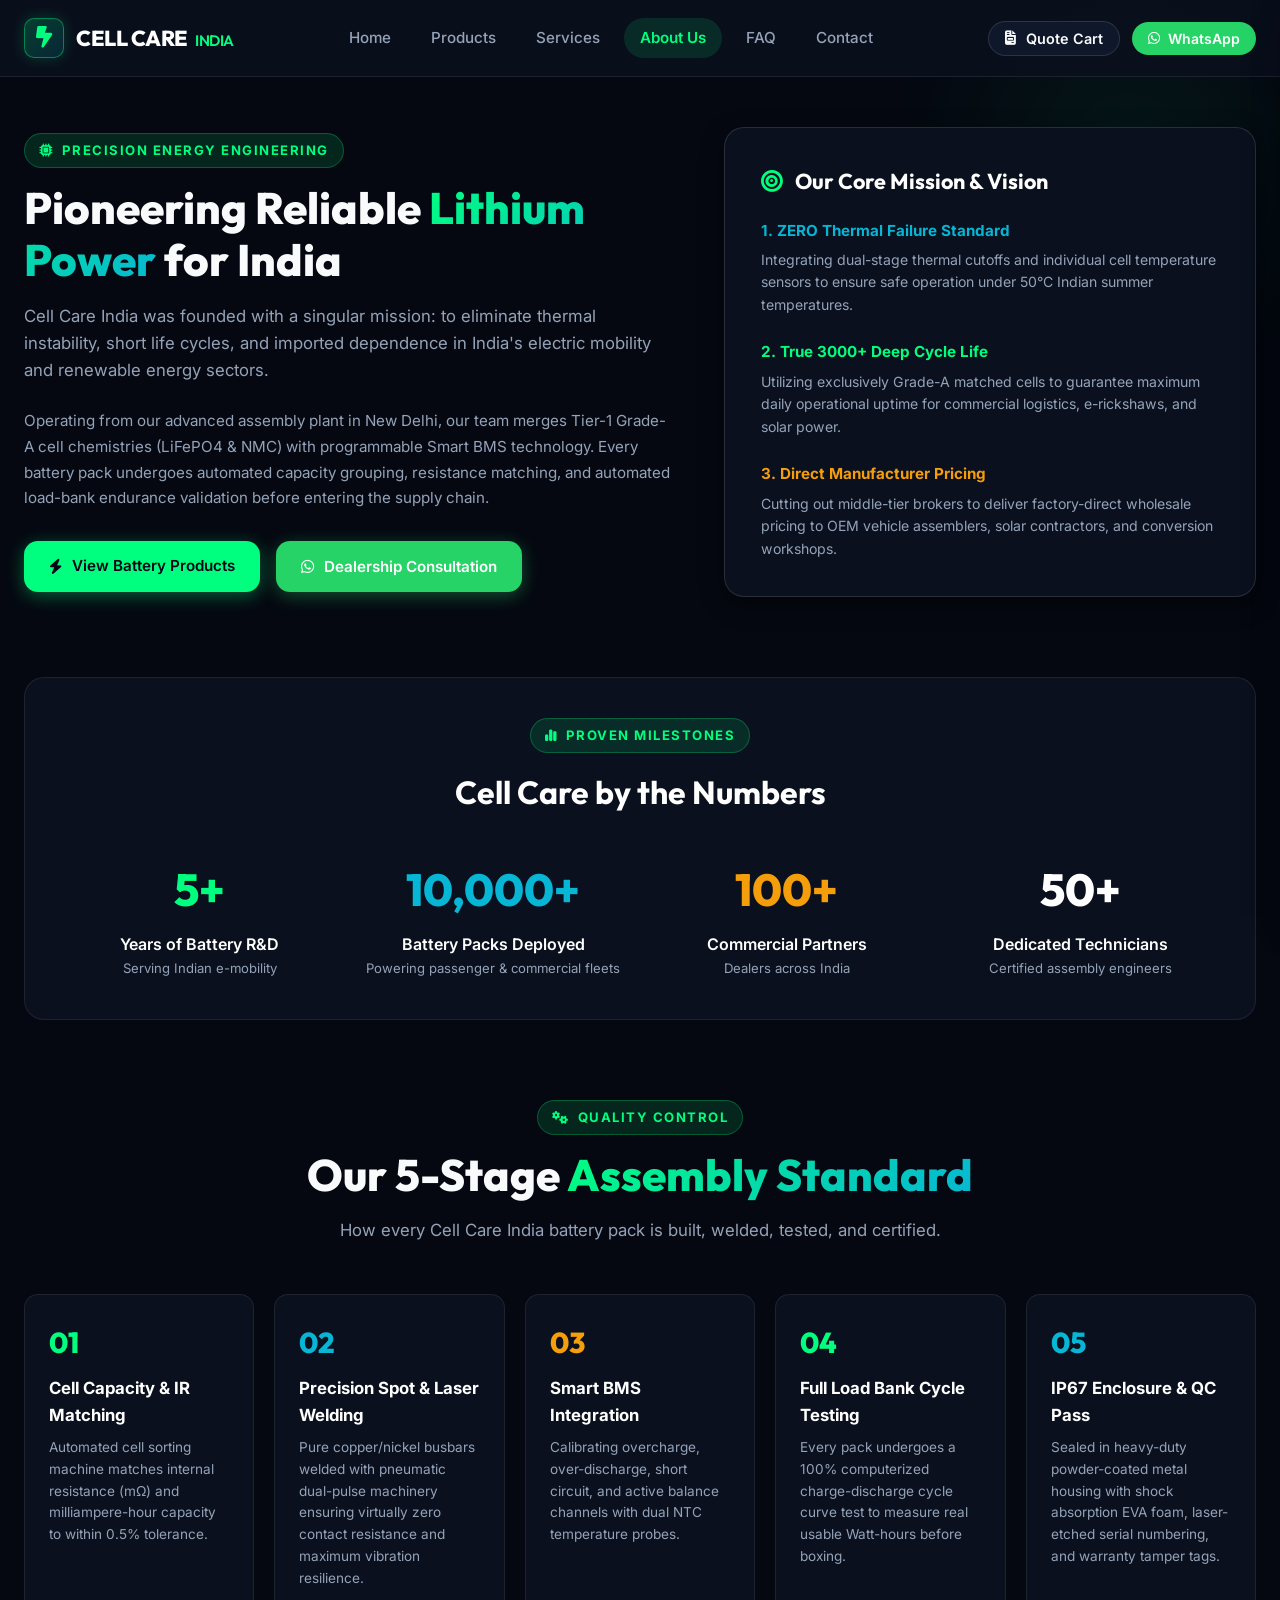
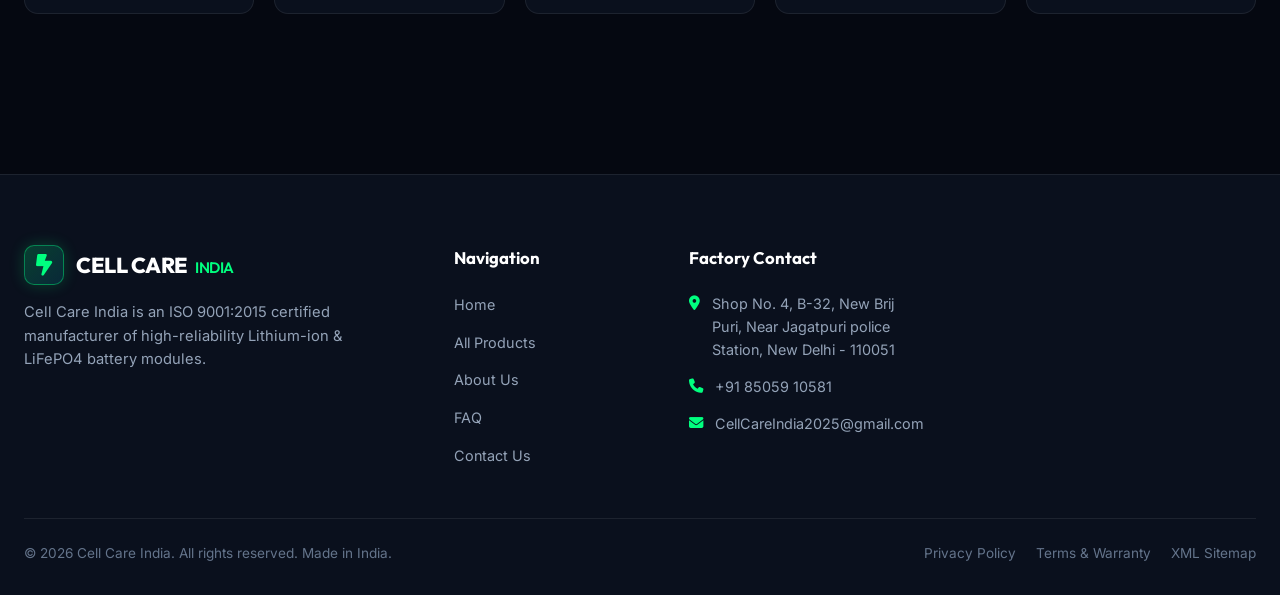
==== about.html @ 25781612 "feat: complete cellcare v3 - minimal UI, WhatsApp dispatch, and dynamic SEO" ====
<!DOCTYPE html>
<html lang="en">
<head>
  <meta charset="UTF-8" />
  <meta name="viewport" content="width=device-width, initial-scale=1.0" />
  
  <title>About Cell Care India | Lithium Battery Manufacturing &amp; R&amp;D Facility</title>
  <meta name="title" content="About Cell Care India | Lithium Battery Manufacturing &amp; R&amp;D Facility" />
  <meta name="description" content="Discover Cell Care India's state-of-the-art Lithium-ion &amp; LiFePO4 battery assembly facility in New Delhi. ISO 9001:2015 certified, Grade-A prismatic cells, laser welding, and active BMS engineering." />
  <meta name="keywords" content="About Cell Care India, battery manufacturer company profile, Delhi lithium battery factory, EV battery assembly plant, ISO certified battery manufacturer India" />
  <meta name="robots" content="index, follow" />
  <link rel="canonical" href="https://cellcareindia.com/about.html" />
  <meta name="theme-color" content="#00ff7f" />

  <!-- Open Graph -->
  <meta property="og:type" content="website" />
  <meta property="og:url" content="https://cellcareindia.com/about.html" />
  <meta property="og:title" content="About Cell Care India | Battery R&amp;D and Manufacturing" />
  <meta property="og:description" content="Engineering high-safety, long-life Lithium battery packs for electric vehicles and clean energy storage." />
  <meta property="og:image" content="https://cellcareindia.com/assets/images/logo.png" />

  <!-- Breadcrumb Schema -->
  <script type="application/ld+json">
  {
    "@context": "https://schema.org",
    "@type": "BreadcrumbList",
    "itemListElement": [
      {
        "@type": "ListItem",
        "position": 1,
        "name": "Home",
        "item": "https://cellcareindia.com/"
      },
      {
        "@type": "ListItem",
        "position": 2,
        "name": "About Us",
        "item": "https://cellcareindia.com/about.html"
      }
    ]
  }
  </script>

  <!-- External Fonts & Icons -->
  <link rel="stylesheet" href="https://cdnjs.cloudflare.com/ajax/libs/font-awesome/6.7.2/css/all.min.css" crossorigin="anonymous" referrerpolicy="no-referrer" />
  
  <!-- Core Design System & Styles -->
  <link rel="stylesheet" href="assets/css/main.css" />
</head>

<body>

  <!-- SITE HEADER & NAVBAR -->
  <header class="site-header">
    <div class="container">
      <nav class="navbar">
        <a href="index.html" class="brand-logo" aria-label="Cell Care India Home">
          <div class="brand-icon-box"><i class="fa-solid fa-bolt-lightning"></i></div>
          <span class="brand-name">CELL CARE <span class="brand-tag">INDIA</span></span>
        </a>

        <ul class="nav-menu">
          <li><a href="index.html" class="nav-link">Home</a></li>
          <li><a href="products.html" class="nav-link">Products</a></li>
          <li><a href="services.html" class="nav-link">Services</a></li>
          <li><a href="about.html" class="nav-link active">About Us</a></li>
          <li><a href="faq.html" class="nav-link">FAQ</a></li>
          <li><a href="contact.html" class="nav-link">Contact</a></li>
        </ul>

        <div class="nav-actions">
          <button class="cart-pill-btn open-quote-drawer" title="View Quotation Cart">
            <i class="fa-solid fa-file-invoice"></i>
            <span>Quote Cart</span>
            <span class="cart-badge cart-count-badge" style="display:none;">0</span>
          </button>

          <button class="btn-whatsapp-nav" onclick="CellCare.openWhatsApp('Hello Cell Care India! I want to request a wholesale battery quotation.')">
            <i class="fa-brands fa-whatsapp"></i>
            <span>WhatsApp</span>
          </button>

          <button id="hamburgerBtn" class="hamburger-btn" aria-label="Open Mobile Menu">
            <i class="fa-solid fa-bars"></i>
          </button>
        </div>
      </nav>
    </div>
  </header>

  <!-- Mobile Sidebar Drawer -->
  <aside id="mobileSidebar" class="mobile-sidebar">
    <div class="mobile-sidebar-header">
      <div class="brand-logo">
        <div class="brand-icon-box"><i class="fa-solid fa-bolt-lightning"></i></div>
        <span class="brand-name">CELL CARE</span>
      </div>
      <button id="closeSidebarBtn" style="background:none; border:none; color:#fff; font-size:1.5rem; cursor:pointer;">&times;</button>
    </div>
    <ul class="mobile-nav-links">
      <li><a href="index.html"><i class="fa-solid fa-house"></i> Home</a></li>
      <li><a href="products.html"><i class="fa-solid fa-boxes-stacked"></i> Products Catalog</a></li>
      <li><a href="services.html"><i class="fa-solid fa-screwdriver-wrench"></i> Services</a></li>
      <li><a href="about.html" class="active"><i class="fa-solid fa-building"></i> About Cell Care</a></li>
      <li><a href="faq.html"><i class="fa-solid fa-circle-question"></i> FAQ</a></li>
      <li><a href="contact.html"><i class="fa-solid fa-headset"></i> Contact Us</a></li>
      <li><a href="checkout.html"><i class="fa-solid fa-cart-shopping"></i> Review Quote</a></li>
    </ul>
  </aside>

  <!-- Global Backdrop -->
  <div id="overlayBackdrop" class="overlay-backdrop"></div>

  <!-- ABOUT HERO & MISSION -->
  <main class="section" style="padding-top: 50px;">
    <div class="container">
      
      <div style="display:grid; grid-template-columns: 1.1fr 0.9fr; gap:50px; align-items:center; margin-bottom:80px;">
        <div>
          <div class="section-tag"><i class="fa-solid fa-microchip"></i> Precision Energy Engineering</div>
          <h1 class="section-title">Pioneering Reliable <span>Lithium Power</span> for India</h1>
          <p class="section-subtitle" style="margin-bottom:24px;">
            Cell Care India was founded with a singular mission: to eliminate thermal instability, short life cycles, and imported dependence in India's electric mobility and renewable energy sectors.
          </p>
          <p style="color:var(--text-muted); font-size:0.95rem; line-height:1.7; margin-bottom:30px;">
            Operating from our advanced assembly plant in New Delhi, our team merges Tier-1 Grade-A cell chemistries (LiFePO4 &amp; NMC) with programmable Smart BMS technology. Every battery pack undergoes automated capacity grouping, resistance matching, and automated load-bank endurance validation before entering the supply chain.
          </p>
          
          <div style="display:flex; gap:16px; flex-wrap:wrap;">
            <a href="products.html" class="btn btn-primary">
              <i class="fa-solid fa-bolt"></i> View Battery Products
            </a>
            <button class="btn btn-whatsapp" onclick="CellCare.openWhatsApp('Hello Cell Care India! I would like to schedule a factory visit or dealership consultation.')">
              <i class="fa-brands fa-whatsapp"></i> Dealership Consultation
            </button>
          </div>
        </div>

        <div style="background:var(--bg-surface); border:1px solid var(--border-card); border-radius:var(--radius-lg); padding:36px; box-shadow:var(--shadow-md);">
          <h3 style="font-family:var(--font-display); font-size:1.35rem; color:#ffffff; margin-bottom:20px;">
            <i class="fa-solid fa-bullseye" style="color:var(--accent-primary); margin-right:8px;"></i>
            Our Core Mission &amp; Vision
          </h3>

          <div style="margin-bottom:24px;">
            <strong style="color:var(--accent-cyan); display:block; margin-bottom:6px; font-size:0.95rem;">1. ZERO Thermal Failure Standard</strong>
            <p style="font-size:0.88rem; color:var(--text-muted); line-height:1.6;">
              Integrating dual-stage thermal cutoffs and individual cell temperature sensors to ensure safe operation under 50°C Indian summer temperatures.
            </p>
          </div>

          <div style="margin-bottom:24px;">
            <strong style="color:var(--accent-primary); display:block; margin-bottom:6px; font-size:0.95rem;">2. True 3000+ Deep Cycle Life</strong>
            <p style="font-size:0.88rem; color:var(--text-muted); line-height:1.6;">
              Utilizing exclusively Grade-A matched cells to guarantee maximum daily operational uptime for commercial logistics, e-rickshaws, and solar power.
            </p>
          </div>

          <div>
            <strong style="color:var(--accent-amber); display:block; margin-bottom:6px; font-size:0.95rem;">3. Direct Manufacturer Pricing</strong>
            <p style="font-size:0.88rem; color:var(--text-muted); line-height:1.6;">
              Cutting out middle-tier brokers to deliver factory-direct wholesale pricing to OEM vehicle assemblers, solar contractors, and conversion workshops.
            </p>
          </div>
        </div>
      </div>

      <!-- LIVE PRODUCTION METRICS (CONNECTS TO /api/stats/) -->
      <section style="background:var(--bg-surface); border:1px solid var(--border-subtle); border-radius:var(--radius-lg); padding:40px; margin-bottom:80px;">
        <div style="text-align:center; max-width:600px; margin:0 auto 36px auto;">
          <div class="section-tag"><i class="fa-solid fa-chart-simple"></i> Proven Milestones</div>
          <h2 style="font-family:var(--font-display); font-size:2rem; font-weight:700; color:#ffffff;">Cell Care by the Numbers</h2>
        </div>

        <div style="display:grid; grid-template-columns:repeat(auto-fit, minmax(200px, 1fr)); gap:24px; text-align:center;">
          <div>
            <div id="statYears" style="font-family:var(--font-display); font-size:2.8rem; font-weight:800; color:var(--accent-primary);">5+</div>
            <div style="font-weight:600; color:#fff; margin-top:6px;">Years of Battery R&amp;D</div>
            <div style="font-size:0.82rem; color:var(--text-muted);">Serving Indian e-mobility</div>
          </div>
          <div>
            <div id="statSold" style="font-family:var(--font-display); font-size:2.8rem; font-weight:800; color:var(--accent-cyan);">10,000+</div>
            <div style="font-weight:600; color:#fff; margin-top:6px;">Battery Packs Deployed</div>
            <div style="font-size:0.82rem; color:var(--text-muted);">Powering passenger &amp; commercial fleets</div>
          </div>
          <div>
            <div id="statDistributors" style="font-family:var(--font-display); font-size:2.8rem; font-weight:800; color:var(--accent-amber);">100+</div>
            <div style="font-weight:600; color:#fff; margin-top:6px;">Commercial Partners</div>
            <div style="font-size:0.82rem; color:var(--text-muted);">Dealers across India</div>
          </div>
          <div>
            <div id="statEmployees" style="font-family:var(--font-display); font-size:2.8rem; font-weight:800; color:#ffffff;">50+</div>
            <div style="font-weight:600; color:#fff; margin-top:6px;">Dedicated Technicians</div>
            <div style="font-size:0.82rem; color:var(--text-muted);">Certified assembly engineers</div>
          </div>
        </div>
      </section>

      <!-- 5-STAGE MANUFACTURING PROCESS -->
      <section style="margin-bottom:80px;">
        <div class="section-header">
          <div class="section-tag"><i class="fa-solid fa-gears"></i> Quality Control</div>
          <h2 class="section-title">Our 5-Stage <span>Assembly Standard</span></h2>
          <p class="section-subtitle">How every Cell Care India battery pack is built, welded, tested, and certified.</p>
        </div>

        <div style="display:grid; grid-template-columns:repeat(auto-fit, minmax(220px, 1fr)); gap:20px;">
          
          <div style="background:var(--bg-surface); border:1px solid var(--border-subtle); border-radius:var(--radius-md); padding:24px;">
            <div style="font-family:var(--font-display); font-size:1.8rem; font-weight:800; color:var(--accent-primary); margin-bottom:10px;">01</div>
            <h4 style="color:#ffffff; font-size:1.05rem; margin-bottom:8px;">Cell Capacity &amp; IR Matching</h4>
            <p style="font-size:0.85rem; color:var(--text-muted); line-height:1.6;">Automated cell sorting machine matches internal resistance (mΩ) and milliampere-hour capacity to within 0.5% tolerance.</p>
          </div>

          <div style="background:var(--bg-surface); border:1px solid var(--border-subtle); border-radius:var(--radius-md); padding:24px;">
            <div style="font-family:var(--font-display); font-size:1.8rem; font-weight:800; color:var(--accent-cyan); margin-bottom:10px;">02</div>
            <h4 style="color:#ffffff; font-size:1.05rem; margin-bottom:8px;">Precision Spot &amp; Laser Welding</h4>
            <p style="font-size:0.85rem; color:var(--text-muted); line-height:1.6;">Pure copper/nickel busbars welded with pneumatic dual-pulse machinery ensuring virtually zero contact resistance and maximum vibration resilience.</p>
          </div>

          <div style="background:var(--bg-surface); border:1px solid var(--border-subtle); border-radius:var(--radius-md); padding:24px;">
            <div style="font-family:var(--font-display); font-size:1.8rem; font-weight:800; color:var(--accent-amber); margin-bottom:10px;">03</div>
            <h4 style="color:#ffffff; font-size:1.05rem; margin-bottom:8px;">Smart BMS Integration</h4>
            <p style="font-size:0.85rem; color:var(--text-muted); line-height:1.6;">Calibrating overcharge, over-discharge, short circuit, and active balance channels with dual NTC temperature probes.</p>
          </div>

          <div style="background:var(--bg-surface); border:1px solid var(--border-subtle); border-radius:var(--radius-md); padding:24px;">
            <div style="font-family:var(--font-display); font-size:1.8rem; font-weight:800; color:var(--accent-primary); margin-bottom:10px;">04</div>
            <h4 style="color:#ffffff; font-size:1.05rem; margin-bottom:8px;">Full Load Bank Cycle Testing</h4>
            <p style="font-size:0.85rem; color:var(--text-muted); line-height:1.6;">Every pack undergoes a 100% computerized charge-discharge cycle curve test to measure real usable Watt-hours before boxing.</p>
          </div>

          <div style="background:var(--bg-surface); border:1px solid var(--border-subtle); border-radius:var(--radius-md); padding:24px;">
            <div style="font-family:var(--font-display); font-size:1.8rem; font-weight:800; color:var(--accent-cyan); margin-bottom:10px;">05</div>
            <h4 style="color:#ffffff; font-size:1.05rem; margin-bottom:8px;">IP67 Enclosure &amp; QC Pass</h4>
            <p style="font-size:0.85rem; color:var(--text-muted); line-height:1.6;">Sealed in heavy-duty powder-coated metal housing with shock absorption EVA foam, laser-etched serial numbering, and warranty tamper tags.</p>
          </div>

        </div>
      </section>

    </div>
  </main>

  <!-- GLOBAL SLIDE-OVER QUOTE DRAWER -->
  <aside id="quoteDrawer" class="quote-drawer">
    <div class="quote-drawer-header">
      <h3><i class="fa-solid fa-file-invoice" style="color:var(--accent-primary);"></i> Your Quotation Cart</h3>
      <button id="quoteDrawerClose" class="quote-drawer-close">&times;</button>
    </div>
    
    <div id="quoteDrawerItems" class="quote-drawer-body">
      <!-- Populated dynamically by core.js -->
    </div>

    <div class="quote-drawer-footer">
      <div class="quote-summary-row">
        <span id="quoteDrawerCountText" style="color:var(--text-muted);">Subtotal</span>
        <span id="quoteDrawerTotal" class="quote-summary-total">₹0</span>
      </div>
      <button id="quoteDrawerProceed" class="btn btn-primary" style="width:100%;">
        <i class="fa-solid fa-arrow-right"></i> Proceed to WhatsApp Checkout
      </button>
    </div>
  </aside>

  <!-- SITE FOOTER -->
  <footer class="site-footer">
    <div class="container">
      <div class="footer-grid">
        <div class="footer-brand">
          <div class="brand-logo">
            <div class="brand-icon-box"><i class="fa-solid fa-bolt-lightning"></i></div>
            <span class="brand-name">CELL CARE <span class="brand-tag">INDIA</span></span>
          </div>
          <p>Cell Care India is an ISO 9001:2015 certified manufacturer of high-reliability Lithium-ion &amp; LiFePO4 battery modules.</p>
        </div>
        <div class="footer-col">
          <h4>Navigation</h4>
          <ul class="footer-links">
            <li><a href="index.html">Home</a></li>
            <li><a href="products.html">All Products</a></li>
            <li><a href="about.html">About Us</a></li>
            <li><a href="faq.html">FAQ</a></li>
            <li><a href="contact.html">Contact Us</a></li>
          </ul>
        </div>
        <div class="footer-col">
          <h4>Factory Contact</h4>
          <ul class="footer-contact-list">
            <li><i class="fa-solid fa-location-dot"></i> <span data-bind="site-address">New Delhi, India</span></li>
            <li><i class="fa-solid fa-phone"></i> <span data-bind="site-phone">+91 85059 10581</span></li>
            <li><i class="fa-solid fa-envelope"></i> <span data-bind="site-email">sales@cellcareindia.com</span></li>
          </ul>
        </div>
      </div>
      <div class="footer-bottom">
        <div>© 2026 Cell Care India. All rights reserved. Made in India.</div>
        <div class="footer-bottom-links">
          <a href="privacy.html">Privacy Policy</a>
          <a href="terms.html">Terms &amp; Warranty</a>
          <a href="sitemap.xml">XML Sitemap</a>
        </div>
      </div>
    </div>
  </footer>

  <!-- Scripts -->
  <script src="assets/js/api-config.js"></script>
  <script src="assets/js/core.js"></script>
  <script>
  document.addEventListener("DOMContentLoaded", async function () {
    try {
      const base = window.CELLCARE_CONFIG ? window.CELLCARE_CONFIG.siteApi : "https://artifyscreens.pythonanywhere.com";
      const res = await fetch(base + "/api/stats/");
      if (res.ok) {
        const s = await res.json();
        if (s.years_experience) document.getElementById("statYears").textContent = s.years_experience + "+";
        if (s.batteries_sold) document.getElementById("statSold").textContent = Number(s.batteries_sold).toLocaleString("en-IN") + "+";
        if (s.distributors) document.getElementById("statDistributors").textContent = s.distributors + "+";
        if (s.employees) document.getElementById("statEmployees").textContent = s.employees + "+";
      }
    } catch (e) {
      console.debug("About stats fallback retained");
    }
  });
  </script>
</body>
</html>
---- assets/css/main.css ----
/* ==========================================================================
   CELL CARE INDIA — DESIGN SYSTEM & CORE STYLES (v3.0)
   Modern Dark Cyber-Emerald Theme for EV & Battery Manufacturing
   ========================================================================== */

@import url('https://fonts.googleapis.com/css2?family=Inter:wght@300;400;500;600;700&family=Outfit:wght@400;500;600;700;800;900&display=swap');

:root {
  /* Core Colors */
  --bg-base: #050811;
  --bg-surface: #0a101d;
  --bg-card: #0f172a;
  --bg-card-hover: #131d35;
  --bg-elevated: #18233c;
  --bg-glass: rgba(15, 23, 42, 0.75);
  --bg-glass-strong: rgba(10, 16, 29, 0.92);

  /* Primary Brand Accents (Emerald / Neon Green) */
  --accent-primary: #00ff7f;
  --accent-primary-hover: #10e777;
  --accent-glow: rgba(0, 255, 127, 0.35);
  --accent-subtle: rgba(0, 255, 127, 0.12);
  --accent-cyan: #06b6d4;
  --accent-cyan-glow: rgba(6, 182, 212, 0.3);
  --accent-amber: #f59e0b;
  --accent-red: #ef4444;

  /* Typography Colors */
  --text-main: #f8fafc;
  --text-muted: #94a3b8;
  --text-faint: #64748b;
  --text-inverse: #020617;

  /* Borders & Shadows */
  --border-subtle: rgba(255, 255, 255, 0.08);
  --border-card: rgba(255, 255, 255, 0.12);
  --border-highlight: rgba(0, 255, 127, 0.4);
  --shadow-sm: 0 2px 8px rgba(0, 0, 0, 0.3);
  --shadow-md: 0 8px 24px rgba(0, 0, 0, 0.45);
  --shadow-lg: 0 16px 40px rgba(0, 0, 0, 0.6);
  --shadow-neon: 0 0 20px var(--accent-glow);

  /* Dimensions & Spacing */
  --nav-height: 76px;
  --radius-sm: 8px;
  --radius-md: 14px;
  --radius-lg: 20px;
  --radius-full: 9999px;
  --max-width: 1280px;

  /* Typography */
  --font-display: 'Outfit', sans-serif;
  --font-body: 'Inter', sans-serif;
  --transition-fast: 0.2s ease;
  --transition-normal: 0.3s cubic-bezier(0.16, 1, 0.3, 1);
}

/* Base Reset */
*, *::before, *::after {
  box-sizing: border-box;
  margin: 0;
  padding: 0;
}

html {
  scroll-behavior: smooth;
  font-size: 16px;
  color-scheme: dark;
}

body {
  font-family: var(--font-body);
  background-color: var(--bg-base);
  color: var(--text-main);
  line-height: 1.6;
  overflow-x: hidden;
  min-height: 100vh;
  display: flex;
  flex-direction: column;
}

/* Subtle background aura */
body::before {
  content: '';
  position: fixed;
  top: -100px;
  right: -100px;
  width: 500px;
  height: 500px;
  background: radial-gradient(circle, rgba(0, 255, 127, 0.06) 0%, transparent 70%);
  pointer-events: none;
  z-index: 0;
}

img {
  max-width: 100%;
  height: auto;
  display: block;
}

a {
  color: inherit;
  text-decoration: none;
  transition: color var(--transition-fast);
}

button, input, select, textarea {
  font-family: inherit;
  font-size: inherit;
  color: inherit;
}

/* ==========================================================================
   LAYOUT CONTAINERS
   ========================================================================== */
.container {
  width: 100%;
  max-width: var(--max-width);
  margin-left: auto;
  margin-right: auto;
  padding-left: 24px;
  padding-right: 24px;
}

.section {
  padding: 80px 0;
  position: relative;
  z-index: 1;
}

.section-header {
  text-align: center;
  max-width: 680px;
  margin: 0 auto 50px auto;
}

.section-tag {
  display: inline-flex;
  align-items: center;
  gap: 8px;
  font-size: 0.82rem;
  font-weight: 700;
  text-transform: uppercase;
  letter-spacing: 1.5px;
  color: var(--accent-primary);
  background: var(--accent-subtle);
  border: 1px solid rgba(0, 255, 127, 0.25);
  padding: 6px 14px;
  border-radius: var(--radius-full);
  margin-bottom: 14px;
}

.section-title {
  font-family: var(--font-display);
  font-size: clamp(2rem, 4vw, 2.75rem);
  font-weight: 800;
  line-height: 1.2;
  color: var(--text-main);
  margin-bottom: 16px;
}

.section-title span {
  background: linear-gradient(135deg, var(--accent-primary) 0%, var(--accent-cyan) 100%);
  -webkit-background-clip: text;
  -webkit-text-fill-color: transparent;
}

.section-subtitle {
  color: var(--text-muted);
  font-size: 1.05rem;
  line-height: 1.6;
}

/* ==========================================================================
   HEADER & NAVBAR
   ========================================================================== */
.site-header {
  position: sticky;
  top: 0;
  z-index: 1000;
  background: var(--bg-glass-strong);
  backdrop-filter: blur(14px);
  -webkit-backdrop-filter: blur(14px);
  border-bottom: 1px solid var(--border-subtle);
  transition: all var(--transition-fast);
}

.site-header.scrolled {
  box-shadow: 0 4px 20px rgba(0, 0, 0, 0.5);
  border-bottom-color: rgba(0, 255, 127, 0.15);
}

.navbar {
  display: flex;
  align-items: center;
  justify-content: space-between;
  height: var(--nav-height);
}

.brand-logo {
  display: flex;
  align-items: center;
  gap: 12px;
  font-family: var(--font-display);
  font-weight: 800;
  font-size: 1.35rem;
  letter-spacing: -0.5px;
}

.brand-icon-box {
  width: 40px;
  height: 40px;
  border-radius: 10px;
  background: linear-gradient(135deg, rgba(0, 255, 127, 0.2), rgba(6, 182, 212, 0.15));
  border: 1px solid var(--border-highlight);
  display: flex;
  align-items: center;
  justify-content: center;
  color: var(--accent-primary);
  box-shadow: 0 0 15px rgba(0, 255, 127, 0.2);
}

.brand-name {
  color: #ffffff;
}

.brand-tag {
  color: var(--accent-primary);
  font-weight: 600;
  font-size: 0.95rem;
  margin-left: 4px;
}

.nav-menu {
  display: flex;
  align-items: center;
  list-style: none;
  gap: 8px;
}

.nav-link {
  padding: 8px 16px;
  border-radius: var(--radius-full);
  font-size: 0.95rem;
  font-weight: 500;
  color: var(--text-muted);
  transition: all var(--transition-fast);
  display: inline-flex;
  align-items: center;
  gap: 6px;
}

.nav-link:hover {
  color: #ffffff;
  background: rgba(255, 255, 255, 0.05);
}

.nav-link.active {
  color: var(--accent-primary);
  background: var(--accent-subtle);
  font-weight: 600;
}

.nav-actions {
  display: flex;
  align-items: center;
  gap: 12px;
}

.cart-pill-btn {
  display: inline-flex;
  align-items: center;
  gap: 10px;
  background: var(--bg-card);
  border: 1px solid var(--border-card);
  padding: 8px 16px;
  border-radius: var(--radius-full);
  cursor: pointer;
  font-weight: 600;
  font-size: 0.9rem;
  color: var(--text-main);
  transition: all var(--transition-fast);
}

.cart-pill-btn:hover {
  border-color: var(--accent-primary);
  background: var(--bg-card-hover);
  box-shadow: 0 0 12px rgba(0, 255, 127, 0.2);
}

.cart-badge {
  background: var(--accent-primary);
  color: var(--text-inverse);
  font-size: 0.75rem;
  font-weight: 800;
  padding: 2px 8px;
  border-radius: var(--radius-full);
  min-width: 20px;
  text-align: center;
}

.btn-whatsapp-nav {
  display: inline-flex;
  align-items: center;
  gap: 8px;
  background: #25d366;
  color: #ffffff;
  font-weight: 600;
  font-size: 0.88rem;
  padding: 8px 16px;
  border-radius: var(--radius-full);
  border: none;
  cursor: pointer;
  transition: transform var(--transition-fast), box-shadow var(--transition-fast);
}

.btn-whatsapp-nav:hover {
  transform: translateY(-1px);
  box-shadow: 0 4px 14px rgba(37, 211, 102, 0.4);
}

.hamburger-btn {
  display: none;
  background: none;
  border: 1px solid var(--border-subtle);
  color: var(--text-main);
  font-size: 1.25rem;
  padding: 8px 12px;
  border-radius: var(--radius-sm);
  cursor: pointer;
}

/* Mobile Sidebar Drawer */
.mobile-sidebar {
  position: fixed;
  top: 0;
  right: -320px;
  width: 300px;
  height: 100vh;
  background: var(--bg-surface);
  border-left: 1px solid var(--border-card);
  box-shadow: var(--shadow-lg);
  z-index: 2000;
  padding: 24px;
  display: flex;
  flex-direction: column;
  gap: 20px;
  transition: right 0.35s cubic-bezier(0.16, 1, 0.3, 1);
}

.mobile-sidebar.open {
  right: 0;
}

.mobile-sidebar-header {
  display: flex;
  justify-content: space-between;
  align-items: center;
  padding-bottom: 16px;
  border-bottom: 1px solid var(--border-subtle);
}

.mobile-nav-links {
  list-style: none;
  display: flex;
  flex-direction: column;
  gap: 10px;
}

.mobile-nav-links a {
  display: flex;
  align-items: center;
  gap: 12px;
  padding: 12px 16px;
  border-radius: var(--radius-sm);
  color: var(--text-muted);
  font-weight: 500;
}

.mobile-nav-links a:hover,
.mobile-nav-links a.active {
  color: var(--accent-primary);
  background: var(--accent-subtle);
}

.overlay-backdrop {
  position: fixed;
  inset: 0;
  background: rgba(0, 0, 0, 0.7);
  backdrop-filter: blur(4px);
  z-index: 1500;
  opacity: 0;
  pointer-events: none;
  transition: opacity 0.3s ease;
}

.overlay-backdrop.active {
  opacity: 1;
  pointer-events: auto;
}

/* ==========================================================================
   BUTTONS & BADGES
   ========================================================================== */
.btn {
  display: inline-flex;
  align-items: center;
  justify-content: center;
  gap: 10px;
  font-weight: 600;
  font-size: 0.95rem;
  padding: 12px 24px;
  border-radius: var(--radius-md);
  border: 1px solid transparent;
  cursor: pointer;
  transition: all var(--transition-normal);
  text-align: center;
}

.btn-primary {
  background: var(--accent-primary);
  color: var(--text-inverse);
  box-shadow: 0 4px 18px rgba(0, 255, 127, 0.35);
}

.btn-primary:hover {
  background: var(--accent-primary-hover);
  transform: translateY(-2px);
  box-shadow: 0 6px 25px rgba(0, 255, 127, 0.5);
}

.btn-secondary {
  background: var(--bg-card);
  border-color: var(--border-card);
  color: var(--text-main);
}

.btn-secondary:hover {
  border-color: var(--accent-primary);
  background: var(--bg-card-hover);
  transform: translateY(-2px);
}

.btn-whatsapp {
  background: #25d366;
  color: #ffffff;
  box-shadow: 0 4px 18px rgba(37, 211, 102, 0.35);
}

.btn-whatsapp:hover {
  background: #22c35e;
  transform: translateY(-2px);
  box-shadow: 0 6px 24px rgba(37, 211, 102, 0.5);
}

.btn-outline {
  background: transparent;
  border: 1px solid rgba(0, 255, 127, 0.4);
  color: var(--accent-primary);
}

.btn-outline:hover {
  background: var(--accent-subtle);
  border-color: var(--accent-primary);
}

.btn-sm {
  padding: 8px 14px;
  font-size: 0.85rem;
  border-radius: var(--radius-sm);
}

.btn-lg {
  padding: 16px 32px;
  font-size: 1.05rem;
  border-radius: var(--radius-md);
}

.badge {
  display: inline-flex;
  align-items: center;
  gap: 6px;
  padding: 4px 10px;
  border-radius: var(--radius-full);
  font-size: 0.78rem;
  font-weight: 700;
  text-transform: uppercase;
  letter-spacing: 0.5px;
}

.badge-success {
  background: rgba(0, 255, 127, 0.15);
  color: var(--accent-primary);
  border: 1px solid rgba(0, 255, 127, 0.3);
}

.badge-cyan {
  background: rgba(6, 182, 212, 0.15);
  color: var(--accent-cyan);
  border: 1px solid rgba(6, 182, 212, 0.3);
}

.badge-amber {
  background: rgba(245, 158, 11, 0.15);
  color: var(--accent-amber);
  border: 1px solid rgba(245, 158, 11, 0.3);
}

.badge-danger {
  background: rgba(239, 68, 68, 0.15);
  color: var(--accent-red);
  border: 1px solid rgba(239, 68, 68, 0.3);
}

/* ==========================================================================
   FORM CONTROLS & INPUT SYSTEM (GLOBAL)
   ========================================================================== */
.form-group {
  margin-bottom: 22px;
  position: relative;
}

.form-label {
  display: flex;
  align-items: center;
  justify-content: space-between;
  font-size: 0.88rem;
  font-weight: 600;
  color: var(--text-main);
  margin-bottom: 8px;
  letter-spacing: 0.2px;
}

.form-label .req {
  color: var(--accent-primary);
  margin-left: 3px;
  font-weight: 700;
}

.form-label-hint {
  font-size: 0.76rem;
  color: var(--text-faint);
  font-weight: 400;
}

/* Input Icon Wrapper */
.input-icon-wrapper {
  position: relative;
  display: flex;
  align-items: center;
  width: 100%;
}

.input-icon-wrapper .input-icon {
  position: absolute;
  left: 16px;
  color: var(--text-faint);
  font-size: 0.95rem;
  pointer-events: none;
  transition: color var(--transition-fast), transform var(--transition-fast);
  z-index: 2;
}

.input-icon-wrapper:focus-within .input-icon {
  color: var(--accent-primary);
  transform: scale(1.1);
}

.form-control {
  width: 100%;
  font-family: inherit;
  font-size: 1rem; /* 16px prevents iOS Safari automatic zoom */
  background: #0d1a16;
  border: 1px solid rgba(0, 255, 127, 0.18);
  border-radius: var(--radius-md);
  padding: 14px 18px;
  color: #ffffff;
  outline: none;
  box-shadow: inset 0 2px 4px rgba(0, 0, 0, 0.4);
  transition: border-color var(--transition-fast), box-shadow var(--transition-fast), background-color var(--transition-fast);
  display: block;
  box-sizing: border-box;
}

.form-control.has-icon {
  padding-left: 46px;
}

.form-control::placeholder {
  color: var(--text-faint);
  opacity: 0.85;
}

.form-control:hover {
  border-color: rgba(0, 255, 127, 0.38);
  background: #10211b;
}

.form-control:focus {
  border-color: var(--accent-primary);
  background: #122620;
  box-shadow: 0 0 0 3px rgba(0, 255, 127, 0.22), 0 0 24px rgba(0, 255, 127, 0.15), inset 0 1px 2px rgba(0, 0, 0, 0.2);
}

/* Chrome/Safari Autofill Dark Mode Override */
.form-control:-webkit-autofill,
.form-control:-webkit-autofill:hover, 
.form-control:-webkit-autofill:focus,
.form-control:-webkit-autofill:active {
  -webkit-box-shadow: 0 0 0 1000px #0d1a16 inset !important;
  -webkit-text-fill-color: #ffffff !important;
  transition: background-color 5000s ease-in-out 0s;
}

select.form-control {
  appearance: none;
  -webkit-appearance: none;
  -moz-appearance: none;
  cursor: pointer;
  background-image: url("data:image/svg+xml,%3Csvg xmlns='http://www.w3.org/2000/svg' width='16' height='16' viewBox='0 0 24 24' fill='none' stroke='%2300ff7f' stroke-width='2' stroke-linecap='round' stroke-linejoin='round'%3E%3Cpolyline points='6 9 12 15 18 9'%3E%3C/polyline%3E%3C/svg%3E");
  background-repeat: no-repeat;
  background-position: right 18px center;
  background-size: 16px;
  padding-right: 46px;
}

select.form-control option {
  background-color: #0b1512;
  color: #ffffff;
  padding: 12px;
}

textarea.form-control {
  resize: vertical;
  min-height: 125px;
  line-height: 1.6;
}

.form-grid-2 {
  display: grid;
  grid-template-columns: 1fr 1fr;
  gap: 18px;
}

@media (max-width: 680px) {
  .form-grid-2 {
    grid-template-columns: 1fr;
    gap: 16px;
  }
}

/* Quick Requirement Preset Chips */
.form-preset-bar {
  margin-top: 10px;
  margin-bottom: 18px;
}

.form-preset-label {
  font-size: 0.78rem;
  color: var(--text-muted);
  margin-bottom: 8px;
  display: flex;
  align-items: center;
  gap: 6px;
}

.form-preset-chips {
  display: flex;
  flex-wrap: wrap;
  gap: 8px;
}

.preset-chip {
  background: rgba(0, 255, 127, 0.06);
  border: 1px solid rgba(0, 255, 127, 0.2);
  color: var(--text-main);
  padding: 5px 12px;
  border-radius: var(--radius-full);
  font-size: 0.78rem;
  font-weight: 500;
  cursor: pointer;
  transition: all var(--transition-fast);
}

.preset-chip:hover {
  background: rgba(0, 255, 127, 0.16);
  border-color: var(--accent-primary);
  color: #ffffff;
  transform: translateY(-1px);
}

/* Responsive 2-Column Contact Layout */
.contact-grid-layout {
  display: grid;
  grid-template-columns: 1.25fr 0.75fr;
  gap: 36px;
  align-items: start;
}

@media (max-width: 991px) {
  .contact-grid-layout {
    grid-template-columns: 1fr;
    gap: 32px;
  }
}

/* Animated Interactive Battery Widget */
.battery-box {
  display: flex;
  justify-content: center;
  align-items: center;
  padding: 30px;
  background: var(--bg-surface);
  border: 1px solid var(--border-card);
  border-radius: var(--radius-lg);
  box-shadow: var(--shadow-md);
}

.battery {
  width: 130px;
  height: 220px;
  border: 4px solid var(--accent-primary);
  border-radius: 18px;
  position: relative;
  overflow: hidden;
  box-shadow: 0 0 25px rgba(0, 255, 127, 0.3);
  background: #020617;
  display: flex;
  align-items: flex-end;
  justify-content: center;
}

.battery::before {
  content: "";
  position: absolute;
  top: -14px;
  left: 50%;
  transform: translateX(-50%);
  width: 44px;
  height: 12px;
  background: var(--accent-primary);
  border-radius: 5px 5px 0 0;
  box-shadow: 0 0 12px rgba(0, 255, 127, 0.5);
}

.battery-level {
  width: 100%;
  background: linear-gradient(0deg, #00ff7f 0%, #06b6d4 100%);
  border-radius: 12px;
  animation: chargingLevel 3.5s infinite ease-in-out;
  box-shadow: 0 0 20px rgba(0, 255, 127, 0.6);
}

.thunder {
  position: absolute;
  top: 50%;
  left: 50%;
  transform: translate(-50%, -50%);
  font-size: 2.5rem;
  color: #ffffff;
  text-shadow: 0 0 20px #00ff7f, 0 0 35px #06b6d4;
  animation: boltPulse 1.8s infinite alternate ease-in-out;
  pointer-events: none;
  z-index: 5;
}

@keyframes chargingLevel {
  0% { height: 15%; opacity: 0.6; }
  50% { height: 75%; opacity: 0.9; }
  100% { height: 95%; opacity: 1; }
}

@keyframes boltPulse {
  0% { transform: translate(-50%, -50%) scale(0.9); opacity: 0.7; }
  100% { transform: translate(-50%, -50%) scale(1.15); opacity: 1; text-shadow: 0 0 30px #00ff7f; }
}


/* ==========================================================================
   GLOBAL SLIDE-OVER QUOTE DRAWER
   ========================================================================== */
.quote-drawer {
  position: fixed;
  top: 0;
  right: -480px;
  width: min(450px, 100vw);
  height: 100vh;
  background: var(--bg-surface);
  border-left: 1px solid var(--border-card);
  box-shadow: var(--shadow-lg);
  z-index: 2500;
  display: flex;
  flex-direction: column;
  transition: right 0.35s cubic-bezier(0.16, 1, 0.3, 1);
}

.quote-drawer.active {
  right: 0;
}

.quote-drawer-header {
  padding: 20px 24px;
  border-bottom: 1px solid var(--border-subtle);
  display: flex;
  justify-content: space-between;
  align-items: center;
}

.quote-drawer-header h3 {
  font-family: var(--font-display);
  font-size: 1.25rem;
  font-weight: 700;
  display: flex;
  align-items: center;
  gap: 10px;
}

.quote-drawer-close {
  background: none;
  border: none;
  color: var(--text-muted);
  font-size: 1.5rem;
  cursor: pointer;
  line-height: 1;
  padding: 4px;
  transition: color var(--transition-fast);
}

.quote-drawer-close:hover {
  color: #ffffff;
}

.quote-drawer-body {
  flex: 1;
  overflow-y: auto;
  padding: 20px 24px;
  display: flex;
  flex-direction: column;
  gap: 14px;
}

.quote-item-row {
  display: flex;
  justify-content: space-between;
  align-items: center;
  padding: 14px;
  background: var(--bg-card);
  border: 1px solid var(--border-subtle);
  border-radius: var(--radius-md);
  gap: 12px;
}

.quote-item-info {
  flex: 1;
}

.quote-item-title {
  font-size: 0.95rem;
  font-weight: 600;
  color: var(--text-main);
  margin-bottom: 4px;
}

.quote-item-meta {
  font-size: 0.8rem;
  color: var(--text-muted);
}

.quote-item-actions {
  display: flex;
  align-items: center;
  gap: 8px;
}

.quote-item-price {
  font-weight: 700;
  color: var(--accent-primary);
  font-size: 0.95rem;
  text-align: right;
}

.quote-item-remove {
  background: none;
  border: none;
  color: var(--text-faint);
  cursor: pointer;
  padding: 4px;
  font-size: 0.9rem;
  transition: color var(--transition-fast);
}

.quote-item-remove:hover {
  color: var(--accent-red);
}

.quote-drawer-footer {
  padding: 20px 24px;
  border-top: 1px solid var(--border-subtle);
  background: var(--bg-card);
  display: flex;
  flex-direction: column;
  gap: 16px;
}

.quote-summary-row {
  display: flex;
  justify-content: space-between;
  font-size: 1.05rem;
  font-weight: 600;
}

.quote-summary-total {
  font-size: 1.35rem;
  font-weight: 800;
  color: var(--accent-primary);
  font-family: var(--font-display);
}

/* ==========================================================================
   TOAST NOTIFICATION COMPONENT
   ========================================================================== */
.toast-container {
  position: fixed;
  bottom: 24px;
  right: 24px;
  z-index: 3000;
  display: flex;
  flex-direction: column;
  gap: 10px;
  pointer-events: none;
}

.toast {
  pointer-events: auto;
  min-width: 280px;
  max-width: 380px;
  padding: 14px 18px;
  border-radius: var(--radius-md);
  background: var(--bg-surface);
  border: 1px solid var(--border-card);
  box-shadow: var(--shadow-lg);
  display: flex;
  align-items: center;
  gap: 12px;
  font-size: 0.9rem;
  color: var(--text-main);
  animation: toastIn 0.35s cubic-bezier(0.16, 1, 0.3, 1) forwards;
}

.toast.toast-success {
  border-color: rgba(0, 255, 127, 0.4);
}

.toast.toast-success i {
  color: var(--accent-primary);
}

.toast.toast-info {
  border-color: rgba(6, 182, 212, 0.4);
}

.toast.toast-info i {
  color: var(--accent-cyan);
}

.toast.toast-error {
  border-color: rgba(239, 68, 68, 0.4);
}

.toast.toast-error i {
  color: var(--accent-red);
}

@keyframes toastIn {
  from { opacity: 0; transform: translateY(20px) scale(0.95); }
  to { opacity: 1; transform: translateY(0) scale(1); }
}

@keyframes toastOut {
  from { opacity: 1; transform: translateY(0) scale(1); }
  to { opacity: 0; transform: translateY(20px) scale(0.95); }
}

/* ==========================================================================
   FOOTER
   ========================================================================== */
.site-footer {
  background: var(--bg-surface);
  border-top: 1px solid var(--border-subtle);
  padding: 70px 0 30px 0;
  margin-top: auto;
  position: relative;
  z-index: 10;
}

.footer-grid {
  display: grid;
  grid-template-columns: 2fr 1fr 1fr 1.5fr;
  gap: 40px;
  margin-bottom: 50px;
}

.footer-brand p {
  color: var(--text-muted);
  font-size: 0.92rem;
  margin: 16px 0 24px 0;
  max-width: 340px;
}

.footer-socials {
  display: flex;
  gap: 12px;
}

.footer-socials a {
  width: 38px;
  height: 38px;
  border-radius: var(--radius-sm);
  background: var(--bg-card);
  border: 1px solid var(--border-subtle);
  display: flex;
  align-items: center;
  justify-content: center;
  color: var(--text-muted);
  transition: all var(--transition-fast);
}

.footer-socials a:hover {
  color: var(--accent-primary);
  border-color: var(--accent-primary);
  transform: translateY(-2px);
}

.footer-col h4 {
  font-family: var(--font-display);
  font-size: 1.05rem;
  font-weight: 700;
  color: #ffffff;
  margin-bottom: 20px;
  position: relative;
}

.footer-links {
  list-style: none;
  display: flex;
  flex-direction: column;
  gap: 12px;
}

.footer-links a {
  color: var(--text-muted);
  font-size: 0.9rem;
  transition: color var(--transition-fast);
}

.footer-links a:hover {
  color: var(--accent-primary);
  padding-left: 4px;
}

.footer-contact-list {
  list-style: none;
  display: flex;
  flex-direction: column;
  gap: 14px;
  font-size: 0.9rem;
  color: var(--text-muted);
}

.footer-contact-list li {
  display: flex;
  align-items: flex-start;
  gap: 12px;
}

.footer-contact-list i {
  color: var(--accent-primary);
  margin-top: 4px;
}

.footer-bottom {
  padding-top: 24px;
  border-top: 1px solid var(--border-subtle);
  display: flex;
  justify-content: space-between;
  align-items: center;
  flex-wrap: wrap;
  gap: 16px;
  font-size: 0.85rem;
  color: var(--text-faint);
}

.footer-bottom-links {
  display: flex;
  gap: 20px;
}

.footer-bottom-links a:hover {
  color: var(--text-muted);
}

/* ==========================================================================
   RESPONSIVE QUERIES
   ========================================================================== */
@media (max-width: 1024px) {
  .footer-grid {
    grid-template-columns: 1fr 1fr;
  }
}

@media (max-width: 768px) {
  :root {
    --nav-height: 68px;
  }
  .nav-menu, .btn-whatsapp-nav {
    display: none;
  }
  .hamburger-btn {
    display: block;
  }
  .footer-grid {
    grid-template-columns: 1fr;
    gap: 32px;
  }
  .footer-bottom {
    flex-direction: column;
    text-align: center;
  }
}

/* ==========================================================================
   SKELETON & SHIMMER PRELOADER SYSTEM
   ========================================================================== */
@keyframes skeletonShimmer {
  0% {
    background-position: -200% 0;
  }
  100% {
    background-position: 200% 0;
  }
}

.skeleton-shimmer {
  background: linear-gradient(
    90deg,
    rgba(255, 255, 255, 0.03) 25%,
    rgba(0, 255, 127, 0.09) 50%,
    rgba(255, 255, 255, 0.03) 75%
  );
  background-size: 200% 100%;
  animation: skeletonShimmer 1.6s ease-in-out infinite;
}

.skeleton-card {
  background: var(--bg-surface);
  border: 1px solid var(--border-subtle);
  border-radius: var(--radius-lg);
  overflow: hidden;
  display: flex;
  flex-direction: column;
  position: relative;
  box-shadow: var(--shadow-sm);
  transition: all var(--transition-normal);
}

.skeleton-media {
  aspect-ratio: 4 / 3;
  width: 100%;
  background: var(--bg-card);
  position: relative;
  display: flex;
  align-items: center;
  justify-content: center;
  overflow: hidden;
}

.skeleton-media::after {
  content: "\f0e7";
  font-family: "Font Awesome 6 Free";
  font-weight: 900;
  font-size: 2rem;
  color: rgba(0, 255, 127, 0.15);
  animation: pulseGlow 2s infinite ease-in-out;
}

.skeleton-content {
  padding: 20px;
  display: flex;
  flex-direction: column;
  gap: 12px;
  flex: 1;
}

.skeleton-bar {
  border-radius: var(--radius-sm);
  height: 14px;
}

.skeleton-pill {
  width: 90px;
  height: 20px;
  border-radius: var(--radius-full);
}

.skeleton-title-bar {
  width: 85%;
  height: 22px;
  border-radius: var(--radius-sm);
}

.skeleton-desc-bar {
  width: 100%;
  height: 13px;
  border-radius: var(--radius-sm);
}

.skeleton-desc-bar.short {
  width: 65%;
}

.skeleton-price-bar {
  width: 50%;
  height: 24px;
  border-radius: var(--radius-sm);
  margin-top: 6px;
}

.skeleton-actions-row {
  display: flex;
  gap: 10px;
  margin-top: auto;
  padding-top: 8px;
}

.skeleton-btn-bar {
  height: 38px;
  flex: 1;
  border-radius: var(--radius-md);
}

.skeleton-moq-bar {
  width: 48%;
  height: 14px;
  border-radius: var(--radius-sm);
  margin-top: 4px;
}

/* Spinner Preloader */
.preloader-status-box {
  grid-column: 1 / -1;
  display: flex;
  flex-direction: column;
  align-items: center;
  justify-content: center;
  padding: 40px 20px;
  gap: 14px;
  text-align: center;
}

.cyber-spinner {
  width: 44px;
  height: 44px;
  border: 3px solid rgba(0, 255, 127, 0.12);
  border-top-color: var(--accent-primary);
  border-radius: 50%;
  animation: spin 0.8s cubic-bezier(0.55, 0.15, 0.45, 0.85) infinite;
  box-shadow: 0 0 15px rgba(0, 255, 127, 0.2);
}

.preloader-text {
  font-size: 0.92rem;
  color: var(--text-muted);
  display: flex;
  align-items: center;
  gap: 8px;
}

/* Cyber Top Laser Progress Line */
.cyber-top-loader {
  position: fixed;
  top: 0;
  left: 0;
  width: 0%;
  height: 3px;
  background: linear-gradient(90deg, var(--accent-primary), var(--accent-cyan), var(--accent-primary));
  box-shadow: 0 0 12px rgba(0, 255, 127, 0.9), 0 0 24px rgba(6, 182, 212, 0.6);
  z-index: 999999;
  transition: width 0.35s cubic-bezier(0.4, 0, 0.2, 1), opacity 0.4s ease;
  opacity: 0;
  pointer-events: none;
}

.cyber-top-loader.loading {
  opacity: 1;
}

/* Fade-in animation for products when loaded */
@keyframes productFadeIn {
  from {
    opacity: 0;
    transform: translateY(10px);
  }
  to {
    opacity: 1;
    transform: translateY(0);
  }
}

.product-card {
  animation: productFadeIn 0.45s ease-out forwards;
}

/* Product Detail Skeleton Hero Placeholder */
.product-detail-skeleton-img {
  width: 100%;
  height: 100%;
  min-height: 380px;
  border-radius: var(--radius-lg);
  display: flex;
  align-items: center;
  justify-content: center;
  position: relative;
  overflow: hidden;
}

.product-detail-skeleton-img::after {
  content: "\f0e7";
  font-family: "Font Awesome 6 Free";
  font-weight: 900;
  font-size: 3.5rem;
  color: rgba(0, 255, 127, 0.15);
  animation: pulseGlow 2s infinite ease-in-out;
}
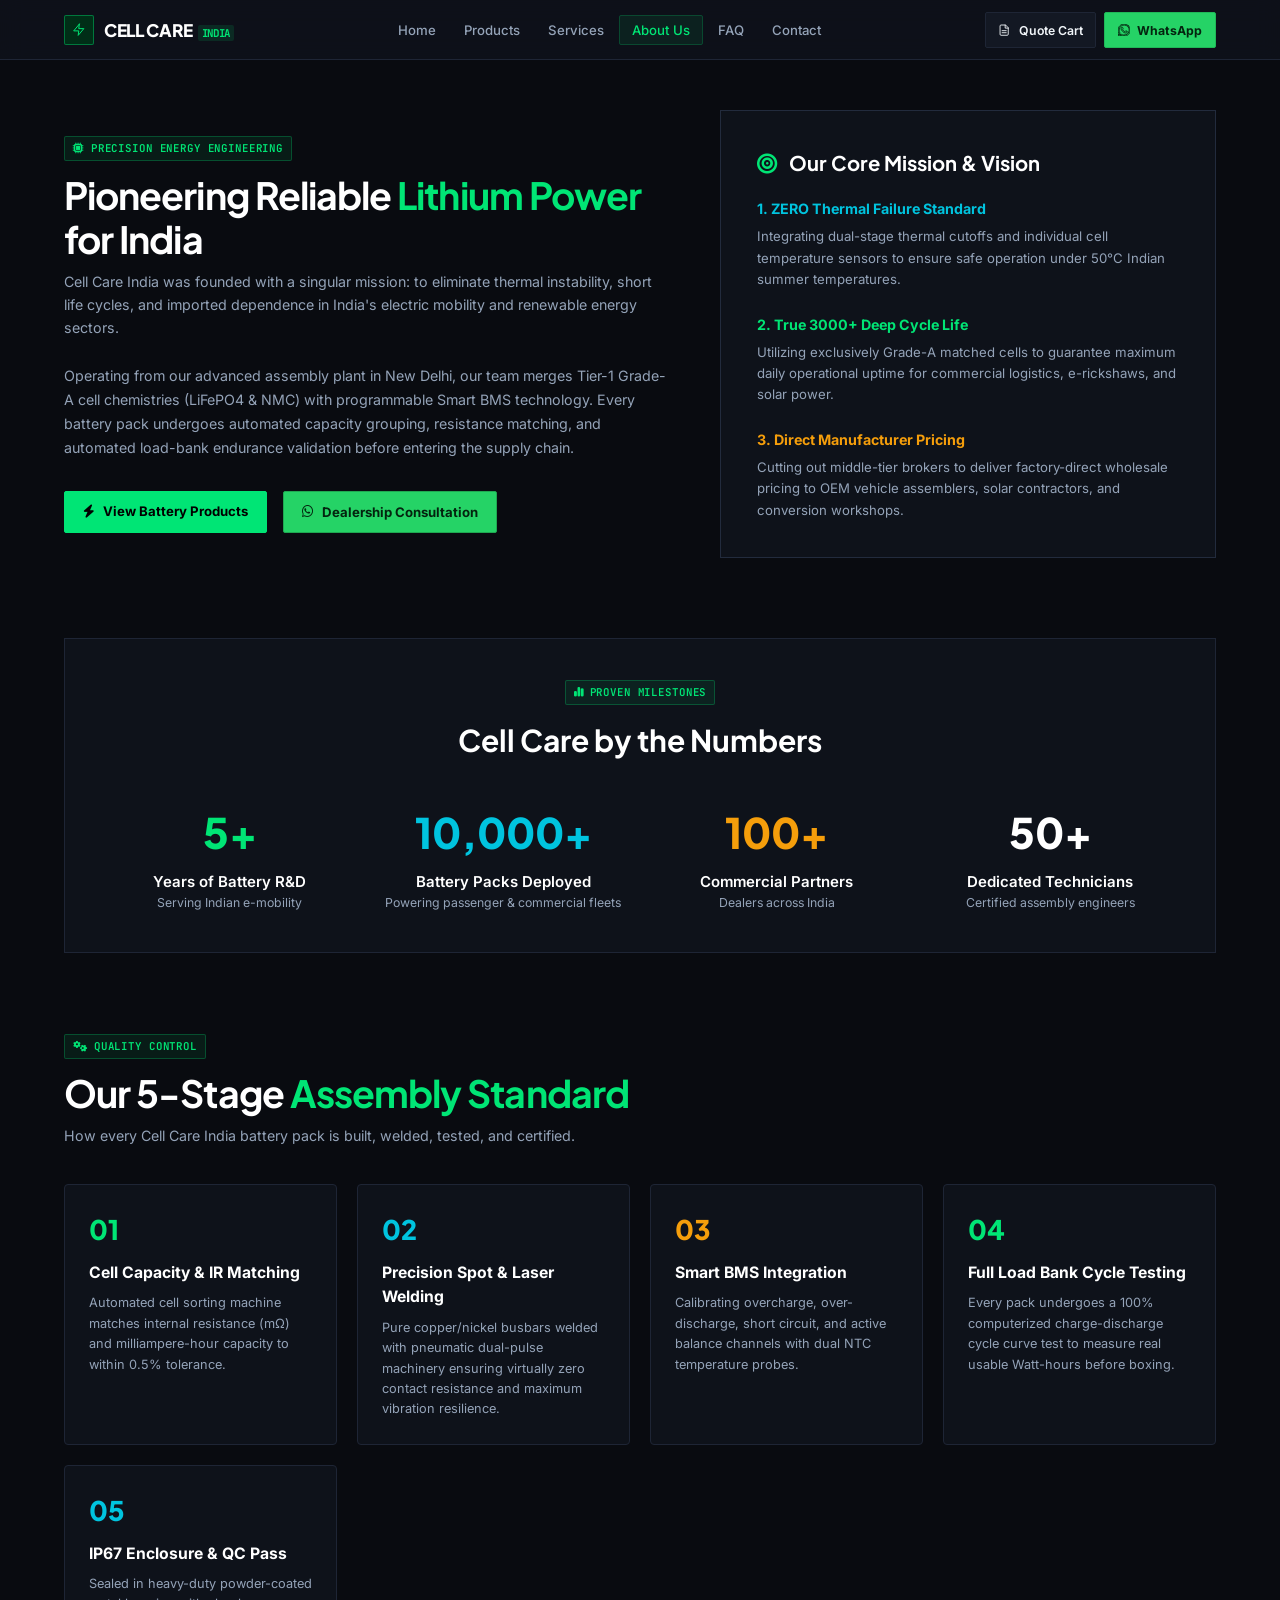
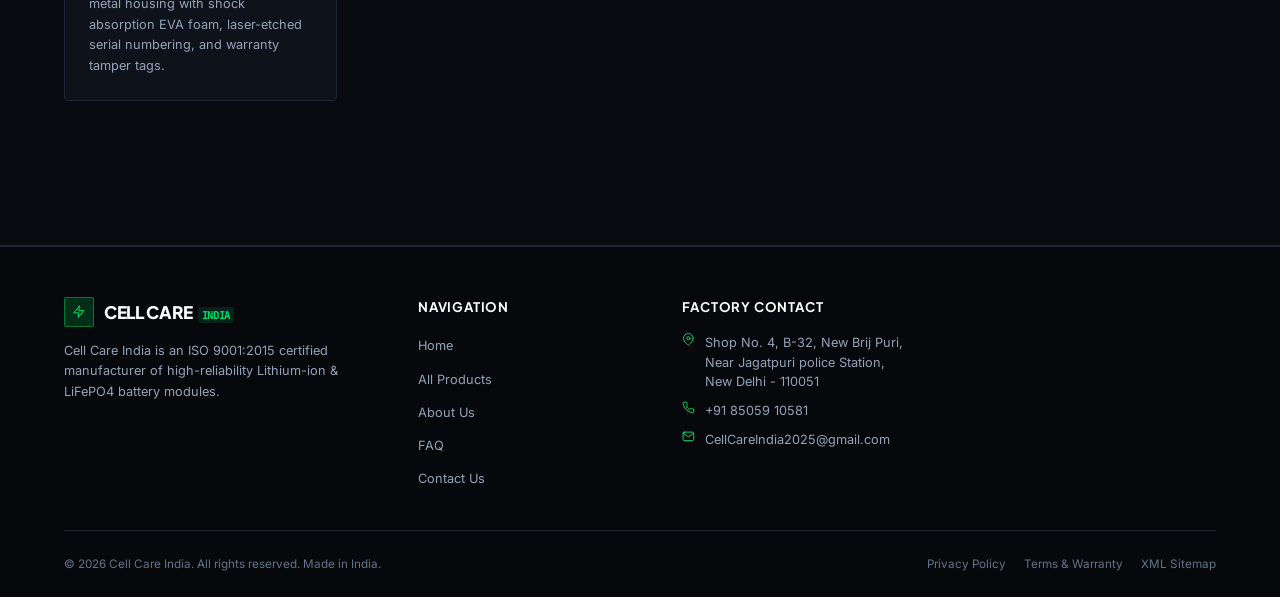
==== commit 2ced59b3: "feat(ui): complete sharpism and minimalism architectural redesign with svg icons" ====
--- a/about.html
+++ b/about.html
@@ -55,7 +55,9 @@
     <div class="container">
       <nav class="navbar">
         <a href="index.html" class="brand-logo" aria-label="Cell Care India Home">
-          <div class="brand-icon-box"><i class="fa-solid fa-bolt-lightning"></i></div>
+          <div class="brand-icon-box">
+            <svg class="svg-icon" viewBox="0 0 24 24"><polygon points="13 2 3 14 12 14 11 22 21 10 12 10 13 2"></polygon></svg>
+          </div>
           <span class="brand-name">CELL CARE <span class="brand-tag">INDIA</span></span>
         </a>
 
@@ -70,18 +72,18 @@
 
         <div class="nav-actions">
           <button class="cart-pill-btn open-quote-drawer" title="View Quotation Cart">
-            <i class="fa-solid fa-file-invoice"></i>
+            <svg class="svg-icon" viewBox="0 0 24 24"><path d="M14 2H6a2 2 0 0 0-2 2v16a2 2 0 0 0 2 2h12a2 2 0 0 0 2-2V8z"></path><polyline points="14 2 14 8 20 8"></polyline><line x1="16" y1="13" x2="8" y2="13"></line><line x1="16" y1="17" x2="8" y2="17"></line></svg>
             <span>Quote Cart</span>
             <span class="cart-badge cart-count-badge" style="display:none;">0</span>
           </button>
 
           <button class="btn-whatsapp-nav" onclick="CellCare.openWhatsApp('Hello Cell Care India! I want to request a wholesale battery quotation.')">
-            <i class="fa-brands fa-whatsapp"></i>
+            <svg class="svg-icon" viewBox="0 0 24 24" fill="currentColor" stroke="none"><path d="M17.472 14.382c-.297-.149-1.758-.867-2.03-.967-.273-.099-.471-.148-.67.15-.197.297-.767.966-.94 1.164-.173.199-.347.223-.644.075-.297-.15-1.255-.463-2.39-1.475-.883-.788-1.48-1.761-1.653-2.059-.173-.297-.018-.458.13-.606.134-.133.298-.347.446-.52.149-.174.198-.298.298-.497.099-.198.05-.371-.025-.52-.075-.149-.669-1.612-.916-2.207-.242-.579-.487-.5-.669-.51-.173-.008-.371-.01-.57-.01-.198 0-.52.074-.792.372-.272.297-1.04 1.016-1.04 2.479 0 1.462 1.065 2.875 1.213 3.074.149.198 2.096 3.2 5.077 4.487.709.306 1.262.489 1.694.625.712.227 1.36.195 1.871.118.571-.085 1.758-.719 2.006-1.413.248-.694.248-1.289.173-1.413-.074-.124-.272-.198-.57-.347m-5.421 7.403h-.004a9.87 9.87 0 01-5.031-1.378l-.361-.214-3.741.982.998-3.648-.235-.374a9.86 9.86 0 01-1.51-5.26c.001-5.45 4.436-9.884 9.888-9.884 2.64 0 5.122 1.03 6.988 2.898a9.825 9.825 0 012.893 6.994c-.003 5.45-4.437 9.884-9.885 9.884m8.413-18.297A11.815 11.815 0 0012.05 0C5.495 0 .16 5.335.157 11.892c0 2.096.547 4.142 1.588 5.945L.057 24l6.305-1.654a11.882 11.882 0 005.683 1.448h.005c6.554 0 11.89-5.335 11.893-11.893a11.821 11.821 0 00-3.48-8.413z"/></svg>
             <span>WhatsApp</span>
           </button>
 
           <button id="hamburgerBtn" class="hamburger-btn" aria-label="Open Mobile Menu">
-            <i class="fa-solid fa-bars"></i>
+            <svg class="svg-icon" viewBox="0 0 24 24"><line x1="3" y1="12" x2="21" y2="12"></line><line x1="3" y1="6" x2="21" y2="6"></line><line x1="3" y1="18" x2="21" y2="18"></line></svg>
           </button>
         </div>
       </nav>
@@ -92,19 +94,21 @@
   <aside id="mobileSidebar" class="mobile-sidebar">
     <div class="mobile-sidebar-header">
       <div class="brand-logo">
-        <div class="brand-icon-box"><i class="fa-solid fa-bolt-lightning"></i></div>
+        <div class="brand-icon-box">
+          <svg class="svg-icon" viewBox="0 0 24 24"><polygon points="13 2 3 14 12 14 11 22 21 10 12 10 13 2"></polygon></svg>
+        </div>
         <span class="brand-name">CELL CARE</span>
       </div>
       <button id="closeSidebarBtn" style="background:none; border:none; color:#fff; font-size:1.5rem; cursor:pointer;">&times;</button>
     </div>
     <ul class="mobile-nav-links">
-      <li><a href="index.html"><i class="fa-solid fa-house"></i> Home</a></li>
-      <li><a href="products.html"><i class="fa-solid fa-boxes-stacked"></i> Products Catalog</a></li>
-      <li><a href="services.html"><i class="fa-solid fa-screwdriver-wrench"></i> Services</a></li>
-      <li><a href="about.html" class="active"><i class="fa-solid fa-building"></i> About Cell Care</a></li>
-      <li><a href="faq.html"><i class="fa-solid fa-circle-question"></i> FAQ</a></li>
-      <li><a href="contact.html"><i class="fa-solid fa-headset"></i> Contact Us</a></li>
-      <li><a href="checkout.html"><i class="fa-solid fa-cart-shopping"></i> Review Quote</a></li>
+      <li><a href="index.html"><svg class="svg-icon" viewBox="0 0 24 24"><path d="M3 9l9-7 9 7v11a2 2 0 0 1-2 2H5a2 2 0 0 1-2-2z"></path></svg> Home</a></li>
+      <li><a href="products.html"><svg class="svg-icon" viewBox="0 0 24 24"><rect x="3" y="3" width="7" height="7"></rect><rect x="14" y="3" width="7" height="7"></rect><rect x="14" y="14" width="7" height="7"></rect><rect x="3" y="14" width="7" height="7"></rect></svg> Products Catalog</a></li>
+      <li><a href="services.html"><svg class="svg-icon" viewBox="0 0 24 24"><path d="M14.7 6.3a1 1 0 0 0 0 1.4l1.6 1.6a1 1 0 0 0 1.4 0l3.77-3.77a6 6 0 0 1-7.94 7.94l-6.91 6.91a2.12 2.12 0 0 1-3-3l6.91-6.91a6 6 0 0 1 7.94-7.94l-3.76 3.76z"></path></svg> Services</a></li>
+      <li><a href="about.html" class="active"><svg class="svg-icon" viewBox="0 0 24 24"><rect x="4" y="2" width="16" height="20" rx="0"></rect><line x1="9" y1="22" x2="9" y2="12"></line><line x1="15" y1="22" x2="15" y2="12"></line><line x1="15" y1="12" x2="9" y2="12"></line></svg> About Cell Care</a></li>
+      <li><a href="faq.html"><svg class="svg-icon" viewBox="0 0 24 24"><circle cx="12" cy="12" r="10"></circle><path d="M9.09 9a3 3 0 0 1 5.83 1c0 2-3 3-3 3"></path><line x1="12" y1="17" x2="12.01" y2="17"></line></svg> FAQ</a></li>
+      <li><a href="contact.html"><svg class="svg-icon" viewBox="0 0 24 24"><path d="M22 16.92v3a2 2 0 0 1-2.18 2 19.79 19.79 0 0 1-8.63-3.07 19.5 19.5 0 0 1-6-6 19.79 19.79 0 0 1-3.07-8.67A2 2 0 0 1 4.11 2h3a2 2 0 0 1 2 1.72 12.84 12.84 0 0 0 .7 2.81 2 2 0 0 1-.45 2.11L8.09 9.91a16 16 0 0 0 6 6l1.27-1.27a2 2 0 0 1 2.11-.45 12.84 12.84 0 0 0 2.81.7A2 2 0 0 1 22 16.92z"></path></svg> Contact Us</a></li>
+      <li><a href="checkout.html"><svg class="svg-icon" viewBox="0 0 24 24"><circle cx="9" cy="21" r="1"></circle><circle cx="20" cy="21" r="1"></circle><path d="M1 1h4l2.68 13.39a2 2 0 0 0 2 1.61h9.72a2 2 0 0 0 2-1.61L23 6H6"></path></svg> Review Quote</a></li>
     </ul>
   </aside>
 
@@ -245,7 +249,10 @@
   <!-- GLOBAL SLIDE-OVER QUOTE DRAWER -->
   <aside id="quoteDrawer" class="quote-drawer">
     <div class="quote-drawer-header">
-      <h3><i class="fa-solid fa-file-invoice" style="color:var(--accent-primary);"></i> Your Quotation Cart</h3>
+      <h3>
+        <svg class="svg-icon" style="color:var(--accent-primary);" viewBox="0 0 24 24"><path d="M14 2H6a2 2 0 0 0-2 2v16a2 2 0 0 0 2 2h12a2 2 0 0 0 2-2V8z"></path><polyline points="14 2 14 8 20 8"></polyline><line x1="16" y1="13" x2="8" y2="13"></line><line x1="16" y1="17" x2="8" y2="17"></line></svg>
+        Quotation Cart
+      </h3>
       <button id="quoteDrawerClose" class="quote-drawer-close">&times;</button>
     </div>
     
@@ -255,11 +262,11 @@
 
     <div class="quote-drawer-footer">
       <div class="quote-summary-row">
-        <span id="quoteDrawerCountText" style="color:var(--text-muted);">Subtotal</span>
+        <span id="quoteDrawerCountText" style="color:var(--text-muted); font-family: var(--font-mono); font-size: 0.85rem;">Subtotal</span>
         <span id="quoteDrawerTotal" class="quote-summary-total">₹0</span>
       </div>
-      <button id="quoteDrawerProceed" class="btn btn-primary" style="width:100%;">
-        <i class="fa-solid fa-arrow-right"></i> Proceed to WhatsApp Checkout
+      <button id="quoteDrawerProceed" class="btn btn-whatsapp" style="width:100%;">
+        <svg class="svg-icon" viewBox="0 0 24 24" fill="currentColor" stroke="none"><path d="M17.472 14.382c-.297-.149-1.758-.867-2.03-.967-.273-.099-.471-.148-.67.15-.197.297-.767.966-.94 1.164-.173.199-.347.223-.644.075-.297-.15-1.255-.463-2.39-1.475-.883-.788-1.48-1.761-1.653-2.059-.173-.297-.018-.458.13-.606.134-.133.298-.347.446-.52.149-.174.198-.298.298-.497.099-.198.05-.371-.025-.52-.075-.149-.669-1.612-.916-2.207-.242-.579-.487-.5-.669-.51-.173-.008-.371-.01-.57-.01-.198 0-.52.074-.792.372-.272.297-1.04 1.016-1.04 2.479 0 1.462 1.065 2.875 1.213 3.074.149.198 2.096 3.2 5.077 4.487.709.306 1.262.489 1.694.625.712.227 1.36.195 1.871.118.571-.085 1.758-.719 2.006-1.413.248-.694.248-1.289.173-1.413-.074-.124-.272-.198-.57-.347m-5.421 7.403h-.004a9.87 9.87 0 01-5.031-1.378l-.361-.214-3.741.982.998-3.648-.235-.374a9.86 9.86 0 01-1.51-5.26c.001-5.45 4.436-9.884 9.888-9.884 2.64 0 5.122 1.03 6.988 2.898a9.825 9.825 0 012.893 6.994c-.003 5.45-4.437 9.884-9.885 9.884m8.413-18.297A11.815 11.815 0 0012.05 0C5.495 0 .16 5.335.157 11.892c0 2.096.547 4.142 1.588 5.945L.057 24l6.305-1.654a11.882 11.882 0 005.683 1.448h.005c6.554 0 11.89-5.335 11.893-11.893a11.821 11.821 0 00-3.48-8.413z"/></svg> Proceed to WhatsApp Checkout
       </button>
     </div>
   </aside>
@@ -270,7 +277,9 @@
       <div class="footer-grid">
         <div class="footer-brand">
           <div class="brand-logo">
-            <div class="brand-icon-box"><i class="fa-solid fa-bolt-lightning"></i></div>
+            <div class="brand-icon-box">
+              <svg class="svg-icon" viewBox="0 0 24 24"><polygon points="13 2 3 14 12 14 11 22 21 10 12 10 13 2"></polygon></svg>
+            </div>
             <span class="brand-name">CELL CARE <span class="brand-tag">INDIA</span></span>
           </div>
           <p>Cell Care India is an ISO 9001:2015 certified manufacturer of high-reliability Lithium-ion &amp; LiFePO4 battery modules.</p>
@@ -288,9 +297,9 @@
         <div class="footer-col">
           <h4>Factory Contact</h4>
           <ul class="footer-contact-list">
-            <li><i class="fa-solid fa-location-dot"></i> <span data-bind="site-address">New Delhi, India</span></li>
-            <li><i class="fa-solid fa-phone"></i> <span data-bind="site-phone">+91 85059 10581</span></li>
-            <li><i class="fa-solid fa-envelope"></i> <span data-bind="site-email">sales@cellcareindia.com</span></li>
+            <li><svg class="svg-icon" style="color:var(--accent-primary);" viewBox="0 0 24 24"><path d="M21 10c0 7-9 13-9 13s-9-6-9-13a9 9 0 0 1 18 0z"></path><circle cx="12" cy="10" r="3"></circle></svg> <span data-bind="site-address">New Delhi, India</span></li>
+            <li><svg class="svg-icon" style="color:var(--accent-primary);" viewBox="0 0 24 24"><path d="M22 16.92v3a2 2 0 0 1-2.18 2 19.79 19.79 0 0 1-8.63-3.07 19.5 19.5 0 0 1-6-6 19.79 19.79 0 0 1-3.07-8.67A2 2 0 0 1 4.11 2h3a2 2 0 0 1 2 1.72 12.84 12.84 0 0 0 .7 2.81 2 2 0 0 1-.45 2.11L8.09 9.91a16 16 0 0 0 6 6l1.27-1.27a2 2 0 0 1 2.11-.45 12.84 12.84 0 0 0 2.81.7A2 2 0 0 1 22 16.92z"></path></svg> <span data-bind="site-phone">+91 85059 10581</span></li>
+            <li><svg class="svg-icon" style="color:var(--accent-primary);" viewBox="0 0 24 24"><path d="M4 4h16c1.1 0 2 .9 2 2v12c0 1.1-.9 2-2 2H4c-1.1 0-2-.9-2-2V6c0-1.1.9-2 2-2z"></path><polyline points="22,6 12,13 2,6"></polyline></svg> <span data-bind="site-email">sales@cellcareindia.com</span></li>
           </ul>
         </div>
       </div>
--- a/assets/css/main.css
+++ b/assets/css/main.css
@@ -1,61 +1,72 @@
 /* ==========================================================================
-   CELL CARE INDIA — DESIGN SYSTEM & CORE STYLES (v3.0)
-   Modern Dark Cyber-Emerald Theme for EV & Battery Manufacturing
-   ========================================================================== */
-
-@import url('https://fonts.googleapis.com/css2?family=Inter:wght@300;400;500;600;700&family=Outfit:wght@400;500;600;700;800;900&display=swap');
+   CELL CARE INDIA — SHARPISM & MINIMALISM DESIGN SYSTEM (v3.1)
+   Industrial Precision, Hairline Borders, Geometric Structure, Zero AI-Tropes
+   ========================================================================== */
+
+@import url('https://fonts.googleapis.com/css2?family=Inter:wght@300;400;500;600;700&family=JetBrains+Mono:wght@400;500;600;700&family=Plus+Jakarta+Sans:wght@500;600;700;800&display=swap');
 
 :root {
-  /* Core Colors */
-  --bg-base: #050811;
-  --bg-surface: #0a101d;
-  --bg-card: #0f172a;
-  --bg-card-hover: #131d35;
-  --bg-elevated: #18233c;
-  --bg-glass: rgba(15, 23, 42, 0.75);
-  --bg-glass-strong: rgba(10, 16, 29, 0.92);
-
-  /* Primary Brand Accents (Emerald / Neon Green) */
-  --accent-primary: #00ff7f;
-  --accent-primary-hover: #10e777;
-  --accent-glow: rgba(0, 255, 127, 0.35);
-  --accent-subtle: rgba(0, 255, 127, 0.12);
-  --accent-cyan: #06b6d4;
-  --accent-cyan-glow: rgba(6, 182, 212, 0.3);
+  /* Surface System — Deep Carbon Obsidian */
+  --bg-canvas: #090b10;
+  --bg-surface: #0e121a;
+  --bg-card: #131823;
+  --bg-card-hover: #182030;
+  --bg-elevated: #1a2233;
+  --bg-subtle: #0d1118;
+  --bg-glass: rgba(14, 18, 26, 0.94);
+
+  /* Precise Accents — Industrial Electric Emerald & Technical Accents */
+  --accent-primary: #00e575;
+  --accent-primary-hover: #00ff83;
+  --accent-primary-subtle: rgba(0, 229, 117, 0.08);
+  --accent-cyan: #00c4df;
+  --accent-cyan-subtle: rgba(0, 196, 223, 0.08);
   --accent-amber: #f59e0b;
   --accent-red: #ef4444;
 
-  /* Typography Colors */
-  --text-main: #f8fafc;
+  /* High Contrast Typography */
+  --text-main: #f1f5f9;
   --text-muted: #94a3b8;
   --text-faint: #64748b;
   --text-inverse: #020617;
 
-  /* Borders & Shadows */
-  --border-subtle: rgba(255, 255, 255, 0.08);
-  --border-card: rgba(255, 255, 255, 0.12);
-  --border-highlight: rgba(0, 255, 127, 0.4);
-  --shadow-sm: 0 2px 8px rgba(0, 0, 0, 0.3);
-  --shadow-md: 0 8px 24px rgba(0, 0, 0, 0.45);
-  --shadow-lg: 0 16px 40px rgba(0, 0, 0, 0.6);
-  --shadow-neon: 0 0 20px var(--accent-glow);
-
-  /* Dimensions & Spacing */
-  --nav-height: 76px;
-  --radius-sm: 8px;
-  --radius-md: 14px;
-  --radius-lg: 20px;
-  --radius-full: 9999px;
-  --max-width: 1280px;
-
-  /* Typography */
-  --font-display: 'Outfit', sans-serif;
-  --font-body: 'Inter', sans-serif;
-  --transition-fast: 0.2s ease;
-  --transition-normal: 0.3s cubic-bezier(0.16, 1, 0.3, 1);
-}
-
-/* Base Reset */
+  /* Sharpism Hairlines & Borders */
+  --border-hairline: 1px solid rgba(255, 255, 255, 0.08);
+  --border-subtle: #1e2535;
+  --border-card: #222b3d;
+  --border-strong: #334155;
+  --border-accent: #00e575;
+
+  /* Shadows — Subtle, Sharp & Controlled (Zero Blurry Globs) */
+  --shadow-none: none;
+  --shadow-subtle: 0 1px 3px rgba(0, 0, 0, 0.4);
+  --shadow-card: 0 4px 12px rgba(0, 0, 0, 0.35);
+
+  /* Sharpism Radii — Strictly 0px to 3px max */
+  --radius-none: 0px;
+  --radius-xs: 2px;
+  --radius-sm: 3px;
+  --radius-md: 4px;
+
+  /* Precision Architectural Layout Dimensions */
+  --nav-height: 60px;
+  --container-max: 1200px;
+  --gutter-desktop: 24px;
+  --gutter-mobile: 16px;
+
+  /* Typography Stacks */
+  --font-display: 'Plus Jakarta Sans', -apple-system, sans-serif;
+  --font-body: 'Inter', -apple-system, sans-serif;
+  --font-mono: 'JetBrains Mono', 'SF Mono', monospace;
+
+  /* Snappy Transitions */
+  --transition-fast: 0.15s ease;
+  --transition-normal: 0.2s cubic-bezier(0.16, 1, 0.3, 1);
+}
+
+/* ==========================================================================
+   BASE RESET & TYPOGRAPHY
+   ========================================================================== */
 *, *::before, *::after {
   box-sizing: border-box;
   margin: 0;
@@ -64,32 +75,20 @@
 
 html {
   scroll-behavior: smooth;
-  font-size: 16px;
+  font-size: 15px;
   color-scheme: dark;
 }
 
 body {
   font-family: var(--font-body);
-  background-color: var(--bg-base);
+  background-color: var(--bg-canvas);
   color: var(--text-main);
-  line-height: 1.6;
+  line-height: 1.55;
   overflow-x: hidden;
   min-height: 100vh;
   display: flex;
   flex-direction: column;
-}
-
-/* Subtle background aura */
-body::before {
-  content: '';
-  position: fixed;
-  top: -100px;
-  right: -100px;
-  width: 500px;
-  height: 500px;
-  background: radial-gradient(circle, rgba(0, 255, 127, 0.06) 0%, transparent 70%);
-  pointer-events: none;
-  z-index: 0;
+  -webkit-font-smoothing: antialiased;
 }
 
 img {
@@ -111,83 +110,98 @@
 }
 
 /* ==========================================================================
-   LAYOUT CONTAINERS
+   SVG ICON UTILITIES (LIGHTWEIGHT, CRISP & INLINE)
+   ========================================================================== */
+.svg-icon {
+  display: inline-block;
+  width: 1em;
+  height: 1em;
+  stroke-width: 1.75;
+  fill: none;
+  stroke: currentColor;
+  stroke-linecap: round;
+  stroke-linejoin: round;
+  vertical-align: -0.125em;
+  flex-shrink: 0;
+}
+
+/* ==========================================================================
+   CONTAINERS & STRUCTURAL GRID
    ========================================================================== */
 .container {
   width: 100%;
-  max-width: var(--max-width);
+  max-width: var(--container-max);
   margin-left: auto;
   margin-right: auto;
-  padding-left: 24px;
-  padding-right: 24px;
+  padding-left: var(--gutter-desktop);
+  padding-right: var(--gutter-desktop);
 }
 
 .section {
-  padding: 80px 0;
+  padding: 64px 0;
   position: relative;
-  z-index: 1;
+  border-bottom: 1px solid var(--border-subtle);
 }
 
 .section-header {
-  text-align: center;
-  max-width: 680px;
-  margin: 0 auto 50px auto;
+  max-width: 720px;
+  margin-bottom: 36px;
 }
 
 .section-tag {
   display: inline-flex;
   align-items: center;
-  gap: 8px;
-  font-size: 0.82rem;
-  font-weight: 700;
+  gap: 6px;
+  font-family: var(--font-mono);
+  font-size: 0.72rem;
+  font-weight: 600;
   text-transform: uppercase;
-  letter-spacing: 1.5px;
-  color: var(--accent-primary);
-  background: var(--accent-subtle);
-  border: 1px solid rgba(0, 255, 127, 0.25);
-  padding: 6px 14px;
-  border-radius: var(--radius-full);
-  margin-bottom: 14px;
+  letter-spacing: 0.08em;
+  color: var(--accent-primary);
+  background: var(--accent-primary-subtle);
+  border: 1px solid rgba(0, 229, 117, 0.25);
+  padding: 3px 8px;
+  border-radius: var(--radius-xs);
+  margin-bottom: 12px;
 }
 
 .section-title {
   font-family: var(--font-display);
-  font-size: clamp(2rem, 4vw, 2.75rem);
-  font-weight: 800;
-  line-height: 1.2;
-  color: var(--text-main);
-  margin-bottom: 16px;
+  font-size: clamp(1.85rem, 3.5vw, 2.5rem);
+  font-weight: 700;
+  line-height: 1.18;
+  color: #ffffff;
+  letter-spacing: -0.025em;
+  margin-bottom: 10px;
 }
 
 .section-title span {
-  background: linear-gradient(135deg, var(--accent-primary) 0%, var(--accent-cyan) 100%);
-  -webkit-background-clip: text;
-  -webkit-text-fill-color: transparent;
+  color: var(--accent-primary);
 }
 
 .section-subtitle {
   color: var(--text-muted);
-  font-size: 1.05rem;
+  font-size: 0.95rem;
   line-height: 1.6;
 }
 
 /* ==========================================================================
-   HEADER & NAVBAR
+   PRECISION HEADER & NAVBAR (EXACT 60PX HEIGHT)
    ========================================================================== */
 .site-header {
   position: sticky;
   top: 0;
   z-index: 1000;
-  background: var(--bg-glass-strong);
-  backdrop-filter: blur(14px);
-  -webkit-backdrop-filter: blur(14px);
+  height: var(--nav-height);
+  background: var(--bg-glass);
+  backdrop-filter: blur(12px);
+  -webkit-backdrop-filter: blur(12px);
   border-bottom: 1px solid var(--border-subtle);
-  transition: all var(--transition-fast);
 }
 
 .site-header.scrolled {
-  box-shadow: 0 4px 20px rgba(0, 0, 0, 0.5);
-  border-bottom-color: rgba(0, 255, 127, 0.15);
+  border-bottom-color: rgba(255, 255, 255, 0.12);
+  background: #090b10;
 }
 
 .navbar {
@@ -200,24 +214,24 @@
 .brand-logo {
   display: flex;
   align-items: center;
-  gap: 12px;
+  gap: 10px;
   font-family: var(--font-display);
   font-weight: 800;
-  font-size: 1.35rem;
-  letter-spacing: -0.5px;
+  font-size: 1.15rem;
+  letter-spacing: -0.02em;
 }
 
 .brand-icon-box {
-  width: 40px;
-  height: 40px;
-  border-radius: 10px;
-  background: linear-gradient(135deg, rgba(0, 255, 127, 0.2), rgba(6, 182, 212, 0.15));
-  border: 1px solid var(--border-highlight);
+  width: 30px;
+  height: 30px;
+  border-radius: var(--radius-xs);
+  background: #002e17;
+  border: 1px solid rgba(0, 229, 117, 0.4);
   display: flex;
   align-items: center;
   justify-content: center;
   color: var(--accent-primary);
-  box-shadow: 0 0 15px rgba(0, 255, 127, 0.2);
+  font-size: 0.9rem;
 }
 
 .brand-name {
@@ -225,173 +239,600 @@
 }
 
 .brand-tag {
-  color: var(--accent-primary);
-  font-weight: 600;
-  font-size: 0.95rem;
-  margin-left: 4px;
+  font-family: var(--font-mono);
+  font-size: 0.72rem;
+  font-weight: 700;
+  color: var(--accent-primary);
+  margin-left: 2px;
+  background: rgba(0, 229, 117, 0.12);
+  padding: 1px 4px;
+  border-radius: var(--radius-xs);
 }
 
 .nav-menu {
   display: flex;
   align-items: center;
   list-style: none;
+  gap: 2px;
+}
+
+.nav-link {
+  padding: 6px 12px;
+  border-radius: var(--radius-xs);
+  font-size: 0.88rem;
+  font-weight: 500;
+  color: var(--text-muted);
+  border: 1px solid transparent;
+  transition: all var(--transition-fast);
+}
+
+.nav-link:hover {
+  color: #ffffff;
+  background: rgba(255, 255, 255, 0.04);
+}
+
+.nav-link.active {
+  color: var(--accent-primary);
+  background: var(--accent-primary-subtle);
+  border-color: rgba(0, 229, 117, 0.2);
+}
+
+.nav-actions {
+  display: flex;
+  align-items: center;
   gap: 8px;
 }
 
-.nav-link {
-  padding: 8px 16px;
-  border-radius: var(--radius-full);
-  font-size: 0.95rem;
-  font-weight: 500;
-  color: var(--text-muted);
-  transition: all var(--transition-fast);
-  display: inline-flex;
-  align-items: center;
-  gap: 6px;
-}
-
-.nav-link:hover {
-  color: #ffffff;
-  background: rgba(255, 255, 255, 0.05);
-}
-
-.nav-link.active {
-  color: var(--accent-primary);
-  background: var(--accent-subtle);
-  font-weight: 600;
-}
-
-.nav-actions {
-  display: flex;
-  align-items: center;
-  gap: 12px;
-}
-
+/* Nav Action Buttons */
 .cart-pill-btn {
   display: inline-flex;
   align-items: center;
-  gap: 10px;
+  gap: 8px;
+  height: 36px;
+  padding: 0 12px;
   background: var(--bg-card);
-  border: 1px solid var(--border-card);
-  padding: 8px 16px;
-  border-radius: var(--radius-full);
+  border: 1px solid var(--border-subtle);
+  border-radius: var(--radius-xs);
+  color: var(--text-main);
+  font-size: 0.82rem;
+  font-weight: 600;
   cursor: pointer;
-  font-weight: 600;
-  font-size: 0.9rem;
-  color: var(--text-main);
   transition: all var(--transition-fast);
 }
 
 .cart-pill-btn:hover {
   border-color: var(--accent-primary);
-  background: var(--bg-card-hover);
-  box-shadow: 0 0 12px rgba(0, 255, 127, 0.2);
+  color: #ffffff;
 }
 
 .cart-badge {
+  font-family: var(--font-mono);
   background: var(--accent-primary);
-  color: var(--text-inverse);
-  font-size: 0.75rem;
+  color: #000000;
+  font-size: 0.72rem;
   font-weight: 800;
-  padding: 2px 8px;
-  border-radius: var(--radius-full);
-  min-width: 20px;
-  text-align: center;
+  padding: 1px 6px;
+  border-radius: var(--radius-xs);
 }
 
 .btn-whatsapp-nav {
   display: inline-flex;
   align-items: center;
-  gap: 8px;
+  gap: 7px;
+  height: 36px;
+  padding: 0 13px;
   background: #25d366;
-  color: #ffffff;
-  font-weight: 600;
-  font-size: 0.88rem;
-  padding: 8px 16px;
-  border-radius: var(--radius-full);
-  border: none;
+  border: 1px solid #20b858;
+  border-radius: var(--radius-xs);
+  color: #04240f;
+  font-size: 0.82rem;
+  font-weight: 700;
   cursor: pointer;
-  transition: transform var(--transition-fast), box-shadow var(--transition-fast);
+  transition: all var(--transition-fast);
 }
 
 .btn-whatsapp-nav:hover {
-  transform: translateY(-1px);
-  box-shadow: 0 4px 14px rgba(37, 211, 102, 0.4);
+  background: #20bd5a;
 }
 
 .hamburger-btn {
   display: none;
-  background: none;
+  background: var(--bg-card);
   border: 1px solid var(--border-subtle);
+  border-radius: var(--radius-xs);
+  color: #ffffff;
+  width: 36px;
+  height: 36px;
+  align-items: center;
+  justify-content: center;
+  font-size: 1.1rem;
+  cursor: pointer;
+}
+
+/* ==========================================================================
+   BUTTONS (SHARPISM & EXACT HEIGHTS)
+   ========================================================================== */
+.btn {
+  display: inline-flex;
+  align-items: center;
+  justify-content: center;
+  gap: 8px;
+  font-weight: 600;
+  border-radius: var(--radius-xs);
+  cursor: pointer;
+  transition: all var(--transition-fast);
+  white-space: nowrap;
+  border: 1px solid transparent;
+  outline: none;
+}
+
+.btn-sm {
+  height: 34px;
+  padding: 0 12px;
+  font-size: 0.8rem;
+}
+
+.btn-md, .btn:not(.btn-sm):not(.btn-lg) {
+  height: 42px;
+  padding: 0 18px;
+  font-size: 0.88rem;
+}
+
+.btn-lg {
+  height: 48px;
+  padding: 0 24px;
+  font-size: 0.95rem;
+}
+
+/* Primary Button (Electric Emerald Sharp) */
+.btn-primary {
+  background: var(--accent-primary);
+  color: #000000;
+  border-color: var(--accent-primary);
+  font-weight: 700;
+}
+
+.btn-primary:hover {
+  background: var(--accent-primary-hover);
+  border-color: var(--accent-primary-hover);
+}
+
+/* Secondary Button (Structured Dark Surface) */
+.btn-secondary {
+  background: var(--bg-card);
   color: var(--text-main);
+  border: 1px solid var(--border-card);
+}
+
+.btn-secondary:hover {
+  background: var(--bg-card-hover);
+  border-color: var(--border-strong);
+  color: #ffffff;
+}
+
+/* Outline Button */
+.btn-outline {
+  background: transparent;
+  color: var(--text-main);
+  border: 1px solid var(--border-strong);
+}
+
+.btn-outline:hover {
+  border-color: var(--accent-primary);
+  color: var(--accent-primary);
+  background: var(--accent-primary-subtle);
+}
+
+/* WhatsApp Direct CTA */
+.btn-whatsapp {
+  background: #25d366;
+  color: #04240f;
+  border: 1px solid #1fa851;
+  font-weight: 700;
+}
+
+.btn-whatsapp:hover {
+  background: #22c35e;
+}
+
+/* ==========================================================================
+   FORM CONTROLS (EXACT 42PX, CRISP EDGES)
+   ========================================================================== */
+.form-group {
+  margin-bottom: 16px;
+}
+
+.form-label, .form-group label {
+  display: block;
+  font-size: 0.82rem;
+  font-weight: 600;
+  color: var(--text-muted);
+  margin-bottom: 6px;
+  letter-spacing: 0.02em;
+}
+
+.form-label span.req, label span.req {
+  color: var(--accent-primary);
+  margin-left: 2px;
+}
+
+.form-control {
+  width: 100%;
+  height: 42px;
+  background: var(--bg-surface);
+  border: 1px solid var(--border-subtle);
+  border-radius: var(--radius-xs);
+  padding: 0 12px;
+  color: var(--text-main);
+  font-size: 0.9rem;
+  outline: none;
+  transition: border-color var(--transition-fast);
+}
+
+.form-control:focus {
+  border-color: var(--accent-primary);
+  background: var(--bg-card);
+}
+
+textarea.form-control {
+  height: auto;
+  min-height: 84px;
+  padding: 10px 12px;
+  resize: vertical;
+}
+
+select.form-control {
+  cursor: pointer;
+  background-color: var(--bg-surface);
+}
+
+.input-icon-wrapper {
+  position: relative;
+  display: flex;
+  align-items: center;
+}
+
+.input-icon-wrapper .input-icon {
+  position: absolute;
+  left: 12px;
+  color: var(--text-faint);
+  font-size: 0.85rem;
+  pointer-events: none;
+}
+
+.input-icon-wrapper .form-control.has-icon {
+  padding-left: 36px;
+}
+
+/* ==========================================================================
+   CARDS & PANELS (SHARP ARCHITECTURAL CELLS)
+   ========================================================================== */
+.card, .panel {
+  background: var(--bg-card);
+  border: 1px solid var(--border-subtle);
+  border-radius: var(--radius-xs);
+  padding: 24px;
+}
+
+/* Badges & Tags */
+.badge {
+  display: inline-flex;
+  align-items: center;
+  gap: 4px;
+  font-family: var(--font-mono);
+  font-size: 0.72rem;
+  font-weight: 700;
+  padding: 2px 7px;
+  border-radius: var(--radius-xs);
+  border: 1px solid transparent;
+  letter-spacing: 0.04em;
+  text-transform: uppercase;
+}
+
+.badge-success {
+  background: rgba(0, 229, 117, 0.1);
+  color: var(--accent-primary);
+  border-color: rgba(0, 229, 117, 0.25);
+}
+
+.badge-cyan {
+  background: rgba(0, 196, 223, 0.1);
+  color: var(--accent-cyan);
+  border-color: rgba(0, 196, 223, 0.25);
+}
+
+.badge-amber {
+  background: rgba(245, 158, 11, 0.1);
+  color: var(--accent-amber);
+  border-color: rgba(245, 158, 11, 0.25);
+}
+
+/* ==========================================================================
+   PRODUCT CARDS (GRID ARCHITECTURE)
+   ========================================================================== */
+.products-grid {
+  display: grid;
+  grid-template-columns: repeat(auto-fill, minmax(280px, 1fr));
+  gap: 20px;
+}
+
+.product-card {
+  background: var(--bg-card);
+  border: 1px solid var(--border-subtle);
+  border-radius: var(--radius-xs);
+  display: flex;
+  flex-direction: column;
+  overflow: hidden;
+  transition: border-color var(--transition-fast), background var(--transition-fast);
+}
+
+.product-card:hover {
+  border-color: var(--accent-primary);
+  background: var(--bg-card-hover);
+}
+
+.product-card-media {
+  position: relative;
+  aspect-ratio: 4/3;
+  background: #020408;
+  border-bottom: 1px solid var(--border-subtle);
+  display: flex;
+  align-items: center;
+  justify-content: center;
+  padding: 16px;
+}
+
+.product-card-img {
+  width: 100%;
+  height: 100%;
+  object-fit: contain;
+}
+
+.product-card-badges {
+  position: absolute;
+  top: 10px;
+  left: 10px;
+  display: flex;
+  flex-wrap: wrap;
+  gap: 6px;
+}
+
+.product-card-content {
+  padding: 18px;
+  display: flex;
+  flex-direction: column;
+  flex: 1;
+}
+
+.product-card-category {
+  font-family: var(--font-mono);
+  font-size: 0.72rem;
+  color: var(--accent-primary);
+  text-transform: uppercase;
+  letter-spacing: 0.06em;
+  margin-bottom: 4px;
+}
+
+.product-card-title {
+  font-family: var(--font-display);
+  font-size: 1.05rem;
+  font-weight: 700;
+  line-height: 1.3;
+  color: #ffffff;
+  margin-bottom: 8px;
+}
+
+.product-card-desc {
+  font-size: 0.82rem;
+  color: var(--text-muted);
+  line-height: 1.5;
+  margin-bottom: 14px;
+  display: -webkit-box;
+  -webkit-line-clamp: 2;
+  -webkit-box-orient: vertical;
+  overflow: hidden;
+}
+
+.product-card-moq {
+  font-family: var(--font-mono);
+  font-size: 0.76rem;
+  color: var(--text-muted);
+  margin-bottom: 10px;
+  padding: 4px 8px;
+  background: var(--bg-surface);
+  border: 1px solid var(--border-subtle);
+  border-radius: var(--radius-xs);
+  display: inline-block;
+}
+
+.product-card-moq strong {
+  color: #ffffff;
+}
+
+.product-card-pricing {
+  margin-top: auto;
+  padding-top: 12px;
+  border-top: 1px solid var(--border-subtle);
+  display: flex;
+  align-items: flex-end;
+  justify-content: space-between;
+  margin-bottom: 14px;
+}
+
+.product-price-val {
+  font-family: var(--font-display);
   font-size: 1.25rem;
-  padding: 8px 12px;
-  border-radius: var(--radius-sm);
-  cursor: pointer;
-}
-
-/* Mobile Sidebar Drawer */
-.mobile-sidebar {
+  font-weight: 800;
+  color: #ffffff;
+}
+
+.product-price-label {
+  font-size: 0.7rem;
+  color: var(--text-faint);
+}
+
+.product-card-actions {
+  display: grid;
+  grid-template-columns: 1fr 1fr;
+  gap: 8px;
+}
+
+/* ==========================================================================
+   SLIDE-OVER QUOTE DRAWER (PRECISION PANEL)
+   ========================================================================== */
+.quote-drawer {
   position: fixed;
   top: 0;
-  right: -320px;
-  width: 300px;
-  height: 100vh;
+  right: 0;
+  bottom: 0;
+  width: 420px;
+  max-width: 100vw;
   background: var(--bg-surface);
-  border-left: 1px solid var(--border-card);
-  box-shadow: var(--shadow-lg);
+  border-left: 1px solid var(--border-strong);
   z-index: 2000;
-  padding: 24px;
+  transform: translateX(100%);
+  transition: transform var(--transition-normal);
   display: flex;
   flex-direction: column;
-  gap: 20px;
-  transition: right 0.35s cubic-bezier(0.16, 1, 0.3, 1);
-}
-
-.mobile-sidebar.open {
-  right: 0;
-}
-
-.mobile-sidebar-header {
-  display: flex;
+}
+
+.quote-drawer.active {
+  transform: translateX(0);
+}
+
+.quote-drawer-header {
+  height: var(--nav-height);
+  padding: 0 20px;
+  display: flex;
+  align-items: center;
   justify-content: space-between;
-  align-items: center;
-  padding-bottom: 16px;
   border-bottom: 1px solid var(--border-subtle);
 }
 
-.mobile-nav-links {
-  list-style: none;
+.quote-drawer-header h3 {
+  font-family: var(--font-display);
+  font-size: 1.05rem;
+  font-weight: 700;
+  color: #ffffff;
+  display: flex;
+  align-items: center;
+  gap: 8px;
+}
+
+.quote-drawer-close {
+  background: transparent;
+  border: 1px solid var(--border-subtle);
+  border-radius: var(--radius-xs);
+  color: var(--text-muted);
+  width: 30px;
+  height: 30px;
+  display: flex;
+  align-items: center;
+  justify-content: center;
+  font-size: 1.2rem;
+  cursor: pointer;
+}
+
+.quote-drawer-close:hover {
+  color: #ffffff;
+  border-color: var(--text-main);
+}
+
+.quote-drawer-body {
+  flex: 1;
+  overflow-y: auto;
+  padding: 20px;
   display: flex;
   flex-direction: column;
+  gap: 12px;
+}
+
+.quote-item-row {
+  display: flex;
+  align-items: center;
+  justify-content: space-between;
+  gap: 12px;
+  padding: 10px 12px;
+  background: var(--bg-card);
+  border: 1px solid var(--border-subtle);
+  border-radius: var(--radius-xs);
+}
+
+.quote-item-info {
+  flex: 1;
+  min-width: 0;
+}
+
+.quote-item-title {
+  font-size: 0.88rem;
+  font-weight: 600;
+  color: #ffffff;
+  white-space: nowrap;
+  overflow: hidden;
+  text-overflow: ellipsis;
+}
+
+.quote-item-meta {
+  font-size: 0.78rem;
+  color: var(--text-muted);
+}
+
+.quote-item-actions {
+  display: flex;
+  align-items: center;
   gap: 10px;
 }
 
-.mobile-nav-links a {
-  display: flex;
-  align-items: center;
-  gap: 12px;
-  padding: 12px 16px;
-  border-radius: var(--radius-sm);
-  color: var(--text-muted);
-  font-weight: 500;
-}
-
-.mobile-nav-links a:hover,
-.mobile-nav-links a.active {
-  color: var(--accent-primary);
-  background: var(--accent-subtle);
-}
-
+.quote-item-price {
+  font-family: var(--font-mono);
+  font-size: 0.88rem;
+  font-weight: 700;
+  color: var(--accent-primary);
+}
+
+.quote-item-remove {
+  background: transparent;
+  border: none;
+  color: var(--text-faint);
+  cursor: pointer;
+  padding: 4px;
+}
+
+.quote-item-remove:hover {
+  color: var(--accent-red);
+}
+
+.quote-drawer-footer {
+  padding: 20px;
+  border-top: 1px solid var(--border-subtle);
+  background: var(--bg-canvas);
+}
+
+.quote-summary-row {
+  display: flex;
+  align-items: center;
+  justify-content: space-between;
+  margin-bottom: 16px;
+  font-size: 0.95rem;
+}
+
+.quote-summary-total {
+  font-family: var(--font-display);
+  font-size: 1.35rem;
+  font-weight: 800;
+  color: #ffffff;
+}
+
+/* Backdrop */
 .overlay-backdrop {
   position: fixed;
   inset: 0;
-  background: rgba(0, 0, 0, 0.7);
+  background: rgba(0, 0, 0, 0.75);
   backdrop-filter: blur(4px);
   z-index: 1500;
   opacity: 0;
   pointer-events: none;
-  transition: opacity 0.3s ease;
+  transition: opacity var(--transition-fast);
 }
 
 .overlay-backdrop.active {
@@ -400,934 +841,259 @@
 }
 
 /* ==========================================================================
-   BUTTONS & BADGES
-   ========================================================================== */
-.btn {
-  display: inline-flex;
-  align-items: center;
-  justify-content: center;
+   MOBILE SIDEBAR DRAWER
+   ========================================================================== */
+.mobile-sidebar {
+  position: fixed;
+  top: 0;
+  left: 0;
+  bottom: 0;
+  width: 290px;
+  background: var(--bg-surface);
+  border-right: 1px solid var(--border-subtle);
+  z-index: 2000;
+  transform: translateX(-100%);
+  transition: transform var(--transition-normal);
+  display: flex;
+  flex-direction: column;
+  padding: 20px;
+}
+
+.mobile-sidebar.open {
+  transform: translateX(0);
+}
+
+.mobile-sidebar-header {
+  display: flex;
+  align-items: center;
+  justify-content: space-between;
+  margin-bottom: 24px;
+  padding-bottom: 16px;
+  border-bottom: 1px solid var(--border-subtle);
+}
+
+.mobile-nav-links {
+  list-style: none;
+  display: flex;
+  flex-direction: column;
+  gap: 4px;
+}
+
+.mobile-nav-links a {
+  display: flex;
+  align-items: center;
   gap: 10px;
-  font-weight: 600;
-  font-size: 0.95rem;
-  padding: 12px 24px;
-  border-radius: var(--radius-md);
+  padding: 10px 12px;
+  border-radius: var(--radius-xs);
+  font-size: 0.92rem;
+  font-weight: 500;
+  color: var(--text-muted);
   border: 1px solid transparent;
-  cursor: pointer;
-  transition: all var(--transition-normal);
-  text-align: center;
-}
-
-.btn-primary {
-  background: var(--accent-primary);
-  color: var(--text-inverse);
-  box-shadow: 0 4px 18px rgba(0, 255, 127, 0.35);
-}
-
-.btn-primary:hover {
-  background: var(--accent-primary-hover);
-  transform: translateY(-2px);
-  box-shadow: 0 6px 25px rgba(0, 255, 127, 0.5);
-}
-
-.btn-secondary {
+}
+
+.mobile-nav-links a:hover, .mobile-nav-links a.active {
+  color: #ffffff;
   background: var(--bg-card);
-  border-color: var(--border-card);
-  color: var(--text-main);
-}
-
-.btn-secondary:hover {
-  border-color: var(--accent-primary);
-  background: var(--bg-card-hover);
-  transform: translateY(-2px);
-}
-
-.btn-whatsapp {
-  background: #25d366;
-  color: #ffffff;
-  box-shadow: 0 4px 18px rgba(37, 211, 102, 0.35);
-}
-
-.btn-whatsapp:hover {
-  background: #22c35e;
-  transform: translateY(-2px);
-  box-shadow: 0 6px 24px rgba(37, 211, 102, 0.5);
-}
-
-.btn-outline {
-  background: transparent;
-  border: 1px solid rgba(0, 255, 127, 0.4);
-  color: var(--accent-primary);
-}
-
-.btn-outline:hover {
-  background: var(--accent-subtle);
-  border-color: var(--accent-primary);
-}
-
-.btn-sm {
-  padding: 8px 14px;
+  border-color: var(--border-subtle);
+}
+
+.mobile-nav-links a.active {
+  color: var(--accent-primary);
+}
+
+/* ==========================================================================
+   FOOTER (ARCHITECTURAL & MINIMAL)
+   ========================================================================== */
+.site-footer {
+  margin-top: auto;
+  background: #06080c;
+  border-top: 1px solid var(--border-subtle);
+  padding: 50px 0 24px 0;
+}
+
+.footer-grid {
+  display: grid;
+  grid-template-columns: 1.4fr 1fr 1fr 1.2fr;
+  gap: 40px;
+  margin-bottom: 40px;
+}
+
+.footer-brand p {
+  color: var(--text-muted);
   font-size: 0.85rem;
-  border-radius: var(--radius-sm);
-}
-
-.btn-lg {
-  padding: 16px 32px;
-  font-size: 1.05rem;
-  border-radius: var(--radius-md);
-}
-
-.badge {
-  display: inline-flex;
-  align-items: center;
-  gap: 6px;
-  padding: 4px 10px;
-  border-radius: var(--radius-full);
-  font-size: 0.78rem;
+  line-height: 1.6;
+  margin-top: 14px;
+}
+
+.footer-col h4 {
+  font-family: var(--font-display);
+  font-size: 0.88rem;
   font-weight: 700;
   text-transform: uppercase;
-  letter-spacing: 0.5px;
-}
-
-.badge-success {
-  background: rgba(0, 255, 127, 0.15);
-  color: var(--accent-primary);
-  border: 1px solid rgba(0, 255, 127, 0.3);
-}
-
-.badge-cyan {
-  background: rgba(6, 182, 212, 0.15);
-  color: var(--accent-cyan);
-  border: 1px solid rgba(6, 182, 212, 0.3);
-}
-
-.badge-amber {
-  background: rgba(245, 158, 11, 0.15);
-  color: var(--accent-amber);
-  border: 1px solid rgba(245, 158, 11, 0.3);
-}
-
-.badge-danger {
-  background: rgba(239, 68, 68, 0.15);
-  color: var(--accent-red);
-  border: 1px solid rgba(239, 68, 68, 0.3);
-}
-
-/* ==========================================================================
-   FORM CONTROLS & INPUT SYSTEM (GLOBAL)
-   ========================================================================== */
-.form-group {
-  margin-bottom: 22px;
-  position: relative;
-}
-
-.form-label {
+  letter-spacing: 0.06em;
+  color: #ffffff;
+  margin-bottom: 16px;
+}
+
+.footer-links, .footer-contact-list {
+  list-style: none;
+  display: flex;
+  flex-direction: column;
+  gap: 10px;
+}
+
+.footer-links a {
+  color: var(--text-muted);
+  font-size: 0.85rem;
+  transition: color var(--transition-fast);
+}
+
+.footer-links a:hover {
+  color: var(--accent-primary);
+}
+
+.footer-contact-list li {
+  display: flex;
+  align-items: flex-start;
+  gap: 10px;
+  color: var(--text-muted);
+  font-size: 0.85rem;
+  line-height: 1.5;
+}
+
+.footer-contact-list i {
+  color: var(--accent-primary);
+  margin-top: 3px;
+}
+
+.footer-bottom {
+  padding-top: 24px;
+  border-top: 1px solid var(--border-subtle);
   display: flex;
   align-items: center;
   justify-content: space-between;
-  font-size: 0.88rem;
-  font-weight: 600;
-  color: var(--text-main);
-  margin-bottom: 8px;
-  letter-spacing: 0.2px;
-}
-
-.form-label .req {
-  color: var(--accent-primary);
-  margin-left: 3px;
-  font-weight: 700;
-}
-
-.form-label-hint {
-  font-size: 0.76rem;
+  font-size: 0.78rem;
   color: var(--text-faint);
-  font-weight: 400;
-}
-
-/* Input Icon Wrapper */
-.input-icon-wrapper {
-  position: relative;
-  display: flex;
-  align-items: center;
-  width: 100%;
-}
-
-.input-icon-wrapper .input-icon {
-  position: absolute;
-  left: 16px;
+}
+
+.footer-bottom-links {
+  display: flex;
+  gap: 18px;
+}
+
+.footer-bottom-links a {
   color: var(--text-faint);
-  font-size: 0.95rem;
-  pointer-events: none;
-  transition: color var(--transition-fast), transform var(--transition-fast);
-  z-index: 2;
-}
-
-.input-icon-wrapper:focus-within .input-icon {
-  color: var(--accent-primary);
-  transform: scale(1.1);
-}
-
-.form-control {
-  width: 100%;
-  font-family: inherit;
-  font-size: 1rem; /* 16px prevents iOS Safari automatic zoom */
-  background: #0d1a16;
-  border: 1px solid rgba(0, 255, 127, 0.18);
-  border-radius: var(--radius-md);
-  padding: 14px 18px;
-  color: #ffffff;
-  outline: none;
-  box-shadow: inset 0 2px 4px rgba(0, 0, 0, 0.4);
-  transition: border-color var(--transition-fast), box-shadow var(--transition-fast), background-color var(--transition-fast);
-  display: block;
-  box-sizing: border-box;
-}
-
-.form-control.has-icon {
-  padding-left: 46px;
-}
-
-.form-control::placeholder {
-  color: var(--text-faint);
-  opacity: 0.85;
-}
-
-.form-control:hover {
-  border-color: rgba(0, 255, 127, 0.38);
-  background: #10211b;
-}
-
-.form-control:focus {
-  border-color: var(--accent-primary);
-  background: #122620;
-  box-shadow: 0 0 0 3px rgba(0, 255, 127, 0.22), 0 0 24px rgba(0, 255, 127, 0.15), inset 0 1px 2px rgba(0, 0, 0, 0.2);
-}
-
-/* Chrome/Safari Autofill Dark Mode Override */
-.form-control:-webkit-autofill,
-.form-control:-webkit-autofill:hover, 
-.form-control:-webkit-autofill:focus,
-.form-control:-webkit-autofill:active {
-  -webkit-box-shadow: 0 0 0 1000px #0d1a16 inset !important;
-  -webkit-text-fill-color: #ffffff !important;
-  transition: background-color 5000s ease-in-out 0s;
-}
-
-select.form-control {
-  appearance: none;
-  -webkit-appearance: none;
-  -moz-appearance: none;
-  cursor: pointer;
-  background-image: url("data:image/svg+xml,%3Csvg xmlns='http://www.w3.org/2000/svg' width='16' height='16' viewBox='0 0 24 24' fill='none' stroke='%2300ff7f' stroke-width='2' stroke-linecap='round' stroke-linejoin='round'%3E%3Cpolyline points='6 9 12 15 18 9'%3E%3C/polyline%3E%3C/svg%3E");
-  background-repeat: no-repeat;
-  background-position: right 18px center;
-  background-size: 16px;
-  padding-right: 46px;
-}
-
-select.form-control option {
-  background-color: #0b1512;
-  color: #ffffff;
-  padding: 12px;
-}
-
-textarea.form-control {
-  resize: vertical;
-  min-height: 125px;
-  line-height: 1.6;
-}
-
-.form-grid-2 {
-  display: grid;
-  grid-template-columns: 1fr 1fr;
-  gap: 18px;
-}
-
-@media (max-width: 680px) {
-  .form-grid-2 {
-    grid-template-columns: 1fr;
-    gap: 16px;
-  }
-}
-
-/* Quick Requirement Preset Chips */
-.form-preset-bar {
-  margin-top: 10px;
-  margin-bottom: 18px;
-}
-
-.form-preset-label {
-  font-size: 0.78rem;
-  color: var(--text-muted);
-  margin-bottom: 8px;
-  display: flex;
-  align-items: center;
-  gap: 6px;
-}
-
-.form-preset-chips {
-  display: flex;
-  flex-wrap: wrap;
-  gap: 8px;
-}
-
-.preset-chip {
-  background: rgba(0, 255, 127, 0.06);
-  border: 1px solid rgba(0, 255, 127, 0.2);
-  color: var(--text-main);
-  padding: 5px 12px;
-  border-radius: var(--radius-full);
-  font-size: 0.78rem;
-  font-weight: 500;
-  cursor: pointer;
-  transition: all var(--transition-fast);
-}
-
-.preset-chip:hover {
-  background: rgba(0, 255, 127, 0.16);
-  border-color: var(--accent-primary);
-  color: #ffffff;
-  transform: translateY(-1px);
-}
-
-/* Responsive 2-Column Contact Layout */
-.contact-grid-layout {
-  display: grid;
-  grid-template-columns: 1.25fr 0.75fr;
-  gap: 36px;
-  align-items: start;
-}
-
-@media (max-width: 991px) {
-  .contact-grid-layout {
-    grid-template-columns: 1fr;
-    gap: 32px;
-  }
-}
-
-/* Animated Interactive Battery Widget */
-.battery-box {
-  display: flex;
-  justify-content: center;
-  align-items: center;
-  padding: 30px;
-  background: var(--bg-surface);
-  border: 1px solid var(--border-card);
-  border-radius: var(--radius-lg);
-  box-shadow: var(--shadow-md);
-}
-
-.battery {
-  width: 130px;
-  height: 220px;
-  border: 4px solid var(--accent-primary);
-  border-radius: 18px;
-  position: relative;
-  overflow: hidden;
-  box-shadow: 0 0 25px rgba(0, 255, 127, 0.3);
-  background: #020617;
-  display: flex;
-  align-items: flex-end;
-  justify-content: center;
-}
-
-.battery::before {
-  content: "";
-  position: absolute;
-  top: -14px;
-  left: 50%;
-  transform: translateX(-50%);
-  width: 44px;
-  height: 12px;
-  background: var(--accent-primary);
-  border-radius: 5px 5px 0 0;
-  box-shadow: 0 0 12px rgba(0, 255, 127, 0.5);
-}
-
-.battery-level {
-  width: 100%;
-  background: linear-gradient(0deg, #00ff7f 0%, #06b6d4 100%);
-  border-radius: 12px;
-  animation: chargingLevel 3.5s infinite ease-in-out;
-  box-shadow: 0 0 20px rgba(0, 255, 127, 0.6);
-}
-
-.thunder {
-  position: absolute;
-  top: 50%;
-  left: 50%;
-  transform: translate(-50%, -50%);
-  font-size: 2.5rem;
-  color: #ffffff;
-  text-shadow: 0 0 20px #00ff7f, 0 0 35px #06b6d4;
-  animation: boltPulse 1.8s infinite alternate ease-in-out;
-  pointer-events: none;
-  z-index: 5;
-}
-
-@keyframes chargingLevel {
-  0% { height: 15%; opacity: 0.6; }
-  50% { height: 75%; opacity: 0.9; }
-  100% { height: 95%; opacity: 1; }
-}
-
-@keyframes boltPulse {
-  0% { transform: translate(-50%, -50%) scale(0.9); opacity: 0.7; }
-  100% { transform: translate(-50%, -50%) scale(1.15); opacity: 1; text-shadow: 0 0 30px #00ff7f; }
-}
-
-
-/* ==========================================================================
-   GLOBAL SLIDE-OVER QUOTE DRAWER
-   ========================================================================== */
-.quote-drawer {
-  position: fixed;
-  top: 0;
-  right: -480px;
-  width: min(450px, 100vw);
-  height: 100vh;
-  background: var(--bg-surface);
-  border-left: 1px solid var(--border-card);
-  box-shadow: var(--shadow-lg);
-  z-index: 2500;
-  display: flex;
-  flex-direction: column;
-  transition: right 0.35s cubic-bezier(0.16, 1, 0.3, 1);
-}
-
-.quote-drawer.active {
-  right: 0;
-}
-
-.quote-drawer-header {
-  padding: 20px 24px;
-  border-bottom: 1px solid var(--border-subtle);
-  display: flex;
-  justify-content: space-between;
-  align-items: center;
-}
-
-.quote-drawer-header h3 {
-  font-family: var(--font-display);
-  font-size: 1.25rem;
-  font-weight: 700;
-  display: flex;
-  align-items: center;
-  gap: 10px;
-}
-
-.quote-drawer-close {
-  background: none;
-  border: none;
-  color: var(--text-muted);
-  font-size: 1.5rem;
-  cursor: pointer;
-  line-height: 1;
-  padding: 4px;
-  transition: color var(--transition-fast);
-}
-
-.quote-drawer-close:hover {
-  color: #ffffff;
-}
-
-.quote-drawer-body {
-  flex: 1;
-  overflow-y: auto;
-  padding: 20px 24px;
-  display: flex;
-  flex-direction: column;
-  gap: 14px;
-}
-
-.quote-item-row {
-  display: flex;
-  justify-content: space-between;
-  align-items: center;
-  padding: 14px;
-  background: var(--bg-card);
-  border: 1px solid var(--border-subtle);
-  border-radius: var(--radius-md);
-  gap: 12px;
-}
-
-.quote-item-info {
-  flex: 1;
-}
-
-.quote-item-title {
-  font-size: 0.95rem;
-  font-weight: 600;
-  color: var(--text-main);
-  margin-bottom: 4px;
-}
-
-.quote-item-meta {
-  font-size: 0.8rem;
-  color: var(--text-muted);
-}
-
-.quote-item-actions {
-  display: flex;
-  align-items: center;
-  gap: 8px;
-}
-
-.quote-item-price {
-  font-weight: 700;
-  color: var(--accent-primary);
-  font-size: 0.95rem;
-  text-align: right;
-}
-
-.quote-item-remove {
-  background: none;
-  border: none;
-  color: var(--text-faint);
-  cursor: pointer;
-  padding: 4px;
-  font-size: 0.9rem;
-  transition: color var(--transition-fast);
-}
-
-.quote-item-remove:hover {
-  color: var(--accent-red);
-}
-
-.quote-drawer-footer {
-  padding: 20px 24px;
-  border-top: 1px solid var(--border-subtle);
-  background: var(--bg-card);
-  display: flex;
-  flex-direction: column;
-  gap: 16px;
-}
-
-.quote-summary-row {
-  display: flex;
-  justify-content: space-between;
-  font-size: 1.05rem;
-  font-weight: 600;
-}
-
-.quote-summary-total {
-  font-size: 1.35rem;
-  font-weight: 800;
-  color: var(--accent-primary);
-  font-family: var(--font-display);
-}
-
-/* ==========================================================================
-   TOAST NOTIFICATION COMPONENT
+}
+
+.footer-bottom-links a:hover {
+  color: var(--text-muted);
+}
+
+/* ==========================================================================
+   TOAST NOTIFICATIONS
    ========================================================================== */
 .toast-container {
   position: fixed;
   bottom: 24px;
   right: 24px;
-  z-index: 3000;
+  z-index: 9999;
   display: flex;
   flex-direction: column;
-  gap: 10px;
+  gap: 8px;
   pointer-events: none;
 }
 
 .toast {
   pointer-events: auto;
-  min-width: 280px;
-  max-width: 380px;
-  padding: 14px 18px;
-  border-radius: var(--radius-md);
-  background: var(--bg-surface);
-  border: 1px solid var(--border-card);
-  box-shadow: var(--shadow-lg);
-  display: flex;
-  align-items: center;
-  gap: 12px;
-  font-size: 0.9rem;
-  color: var(--text-main);
-  animation: toastIn 0.35s cubic-bezier(0.16, 1, 0.3, 1) forwards;
-}
-
-.toast.toast-success {
-  border-color: rgba(0, 255, 127, 0.4);
-}
-
-.toast.toast-success i {
-  color: var(--accent-primary);
-}
-
-.toast.toast-info {
-  border-color: rgba(6, 182, 212, 0.4);
-}
-
-.toast.toast-info i {
-  color: var(--accent-cyan);
-}
-
-.toast.toast-error {
-  border-color: rgba(239, 68, 68, 0.4);
-}
-
-.toast.toast-error i {
-  color: var(--accent-red);
+  display: inline-flex;
+  align-items: center;
+  gap: 10px;
+  background: var(--bg-card);
+  border: 1px solid var(--border-strong);
+  border-radius: var(--radius-xs);
+  padding: 10px 16px;
+  color: #ffffff;
+  font-size: 0.85rem;
+  font-weight: 500;
+  box-shadow: var(--shadow-card);
+  animation: toastIn 0.2s forwards;
+}
+
+.toast-success {
+  border-left: 3px solid var(--accent-primary);
+}
+
+.toast-error {
+  border-left: 3px solid var(--accent-red);
+}
+
+.toast-info {
+  border-left: 3px solid var(--accent-cyan);
 }
 
 @keyframes toastIn {
-  from { opacity: 0; transform: translateY(20px) scale(0.95); }
-  to { opacity: 1; transform: translateY(0) scale(1); }
+  from { opacity: 0; transform: translateY(10px); }
+  to { opacity: 1; transform: translateY(0); }
 }
 
 @keyframes toastOut {
-  from { opacity: 1; transform: translateY(0) scale(1); }
-  to { opacity: 0; transform: translateY(20px) scale(0.95); }
-}
-
-/* ==========================================================================
-   FOOTER
-   ========================================================================== */
-.site-footer {
-  background: var(--bg-surface);
-  border-top: 1px solid var(--border-subtle);
-  padding: 70px 0 30px 0;
-  margin-top: auto;
-  position: relative;
-  z-index: 10;
-}
-
-.footer-grid {
-  display: grid;
-  grid-template-columns: 2fr 1fr 1fr 1.5fr;
-  gap: 40px;
-  margin-bottom: 50px;
-}
-
-.footer-brand p {
-  color: var(--text-muted);
-  font-size: 0.92rem;
-  margin: 16px 0 24px 0;
-  max-width: 340px;
-}
-
-.footer-socials {
-  display: flex;
-  gap: 12px;
-}
-
-.footer-socials a {
-  width: 38px;
-  height: 38px;
-  border-radius: var(--radius-sm);
-  background: var(--bg-card);
-  border: 1px solid var(--border-subtle);
-  display: flex;
-  align-items: center;
-  justify-content: center;
-  color: var(--text-muted);
-  transition: all var(--transition-fast);
-}
-
-.footer-socials a:hover {
-  color: var(--accent-primary);
-  border-color: var(--accent-primary);
-  transform: translateY(-2px);
-}
-
-.footer-col h4 {
-  font-family: var(--font-display);
-  font-size: 1.05rem;
-  font-weight: 700;
-  color: #ffffff;
-  margin-bottom: 20px;
-  position: relative;
-}
-
-.footer-links {
-  list-style: none;
-  display: flex;
-  flex-direction: column;
-  gap: 12px;
-}
-
-.footer-links a {
-  color: var(--text-muted);
-  font-size: 0.9rem;
-  transition: color var(--transition-fast);
-}
-
-.footer-links a:hover {
-  color: var(--accent-primary);
-  padding-left: 4px;
-}
-
-.footer-contact-list {
-  list-style: none;
-  display: flex;
-  flex-direction: column;
-  gap: 14px;
-  font-size: 0.9rem;
-  color: var(--text-muted);
-}
-
-.footer-contact-list li {
-  display: flex;
-  align-items: flex-start;
-  gap: 12px;
-}
-
-.footer-contact-list i {
-  color: var(--accent-primary);
-  margin-top: 4px;
-}
-
-.footer-bottom {
-  padding-top: 24px;
-  border-top: 1px solid var(--border-subtle);
-  display: flex;
-  justify-content: space-between;
-  align-items: center;
-  flex-wrap: wrap;
-  gap: 16px;
-  font-size: 0.85rem;
-  color: var(--text-faint);
-}
-
-.footer-bottom-links {
-  display: flex;
-  gap: 20px;
-}
-
-.footer-bottom-links a:hover {
-  color: var(--text-muted);
-}
-
-/* ==========================================================================
-   RESPONSIVE QUERIES
-   ========================================================================== */
-@media (max-width: 1024px) {
-  .footer-grid {
-    grid-template-columns: 1fr 1fr;
-  }
-}
-
-@media (max-width: 768px) {
-  :root {
-    --nav-height: 68px;
-  }
+  from { opacity: 1; transform: translateY(0); }
+  to { opacity: 0; transform: translateY(-10px); }
+}
+
+/* ==========================================================================
+   TOP PRELOADER LASER BAR
+   ========================================================================== */
+.cyber-top-loader {
+  position: fixed;
+  top: 0;
+  left: 0;
+  height: 2px;
+  width: 0%;
+  background: var(--accent-primary);
+  z-index: 99999;
+  transition: width 0.2s ease, opacity 0.2s ease;
+  pointer-events: none;
+}
+
+.cyber-top-loader.loading {
+  opacity: 1;
+}
+
+/* ==========================================================================
+   RESPONSIVE MEDIA QUERIES (PRECISE BREAKPOINTS)
+   ========================================================================== */
+@media (max-width: 960px) {
   .nav-menu, .btn-whatsapp-nav {
     display: none;
   }
   .hamburger-btn {
-    display: block;
+    display: inline-flex;
+  }
+  .footer-grid {
+    grid-template-columns: 1fr 1fr;
+    gap: 30px;
+  }
+}
+
+@media (max-width: 640px) {
+  :root {
+    --nav-height: 54px;
+    --gutter-desktop: 16px;
+  }
+  .section {
+    padding: 48px 0;
+  }
+  .section-title {
+    font-size: 1.65rem;
   }
   .footer-grid {
     grid-template-columns: 1fr;
-    gap: 32px;
+    gap: 28px;
   }
   .footer-bottom {
     flex-direction: column;
+    gap: 12px;
     text-align: center;
   }
 }
-
-/* ==========================================================================
-   SKELETON & SHIMMER PRELOADER SYSTEM
-   ========================================================================== */
-@keyframes skeletonShimmer {
-  0% {
-    background-position: -200% 0;
-  }
-  100% {
-    background-position: 200% 0;
-  }
-}
-
-.skeleton-shimmer {
-  background: linear-gradient(
-    90deg,
-    rgba(255, 255, 255, 0.03) 25%,
-    rgba(0, 255, 127, 0.09) 50%,
-    rgba(255, 255, 255, 0.03) 75%
-  );
-  background-size: 200% 100%;
-  animation: skeletonShimmer 1.6s ease-in-out infinite;
-}
-
-.skeleton-card {
-  background: var(--bg-surface);
-  border: 1px solid var(--border-subtle);
-  border-radius: var(--radius-lg);
-  overflow: hidden;
-  display: flex;
-  flex-direction: column;
-  position: relative;
-  box-shadow: var(--shadow-sm);
-  transition: all var(--transition-normal);
-}
-
-.skeleton-media {
-  aspect-ratio: 4 / 3;
-  width: 100%;
-  background: var(--bg-card);
-  position: relative;
-  display: flex;
-  align-items: center;
-  justify-content: center;
-  overflow: hidden;
-}
-
-.skeleton-media::after {
-  content: "\f0e7";
-  font-family: "Font Awesome 6 Free";
-  font-weight: 900;
-  font-size: 2rem;
-  color: rgba(0, 255, 127, 0.15);
-  animation: pulseGlow 2s infinite ease-in-out;
-}
-
-.skeleton-content {
-  padding: 20px;
-  display: flex;
-  flex-direction: column;
-  gap: 12px;
-  flex: 1;
-}
-
-.skeleton-bar {
-  border-radius: var(--radius-sm);
-  height: 14px;
-}
-
-.skeleton-pill {
-  width: 90px;
-  height: 20px;
-  border-radius: var(--radius-full);
-}
-
-.skeleton-title-bar {
-  width: 85%;
-  height: 22px;
-  border-radius: var(--radius-sm);
-}
-
-.skeleton-desc-bar {
-  width: 100%;
-  height: 13px;
-  border-radius: var(--radius-sm);
-}
-
-.skeleton-desc-bar.short {
-  width: 65%;
-}
-
-.skeleton-price-bar {
-  width: 50%;
-  height: 24px;
-  border-radius: var(--radius-sm);
-  margin-top: 6px;
-}
-
-.skeleton-actions-row {
-  display: flex;
-  gap: 10px;
-  margin-top: auto;
-  padding-top: 8px;
-}
-
-.skeleton-btn-bar {
-  height: 38px;
-  flex: 1;
-  border-radius: var(--radius-md);
-}
-
-.skeleton-moq-bar {
-  width: 48%;
-  height: 14px;
-  border-radius: var(--radius-sm);
-  margin-top: 4px;
-}
-
-/* Spinner Preloader */
-.preloader-status-box {
-  grid-column: 1 / -1;
-  display: flex;
-  flex-direction: column;
-  align-items: center;
-  justify-content: center;
-  padding: 40px 20px;
-  gap: 14px;
-  text-align: center;
-}
-
-.cyber-spinner {
-  width: 44px;
-  height: 44px;
-  border: 3px solid rgba(0, 255, 127, 0.12);
-  border-top-color: var(--accent-primary);
-  border-radius: 50%;
-  animation: spin 0.8s cubic-bezier(0.55, 0.15, 0.45, 0.85) infinite;
-  box-shadow: 0 0 15px rgba(0, 255, 127, 0.2);
-}
-
-.preloader-text {
-  font-size: 0.92rem;
-  color: var(--text-muted);
-  display: flex;
-  align-items: center;
-  gap: 8px;
-}
-
-/* Cyber Top Laser Progress Line */
-.cyber-top-loader {
-  position: fixed;
-  top: 0;
-  left: 0;
-  width: 0%;
-  height: 3px;
-  background: linear-gradient(90deg, var(--accent-primary), var(--accent-cyan), var(--accent-primary));
-  box-shadow: 0 0 12px rgba(0, 255, 127, 0.9), 0 0 24px rgba(6, 182, 212, 0.6);
-  z-index: 999999;
-  transition: width 0.35s cubic-bezier(0.4, 0, 0.2, 1), opacity 0.4s ease;
-  opacity: 0;
-  pointer-events: none;
-}
-
-.cyber-top-loader.loading {
-  opacity: 1;
-}
-
-/* Fade-in animation for products when loaded */
-@keyframes productFadeIn {
-  from {
-    opacity: 0;
-    transform: translateY(10px);
-  }
-  to {
-    opacity: 1;
-    transform: translateY(0);
-  }
-}
-
-.product-card {
-  animation: productFadeIn 0.45s ease-out forwards;
-}
-
-/* Product Detail Skeleton Hero Placeholder */
-.product-detail-skeleton-img {
-  width: 100%;
-  height: 100%;
-  min-height: 380px;
-  border-radius: var(--radius-lg);
-  display: flex;
-  align-items: center;
-  justify-content: center;
-  position: relative;
-  overflow: hidden;
-}
-
-.product-detail-skeleton-img::after {
-  content: "\f0e7";
-  font-family: "Font Awesome 6 Free";
-  font-weight: 900;
-  font-size: 3.5rem;
-  color: rgba(0, 255, 127, 0.15);
-  animation: pulseGlow 2s infinite ease-in-out;
-}
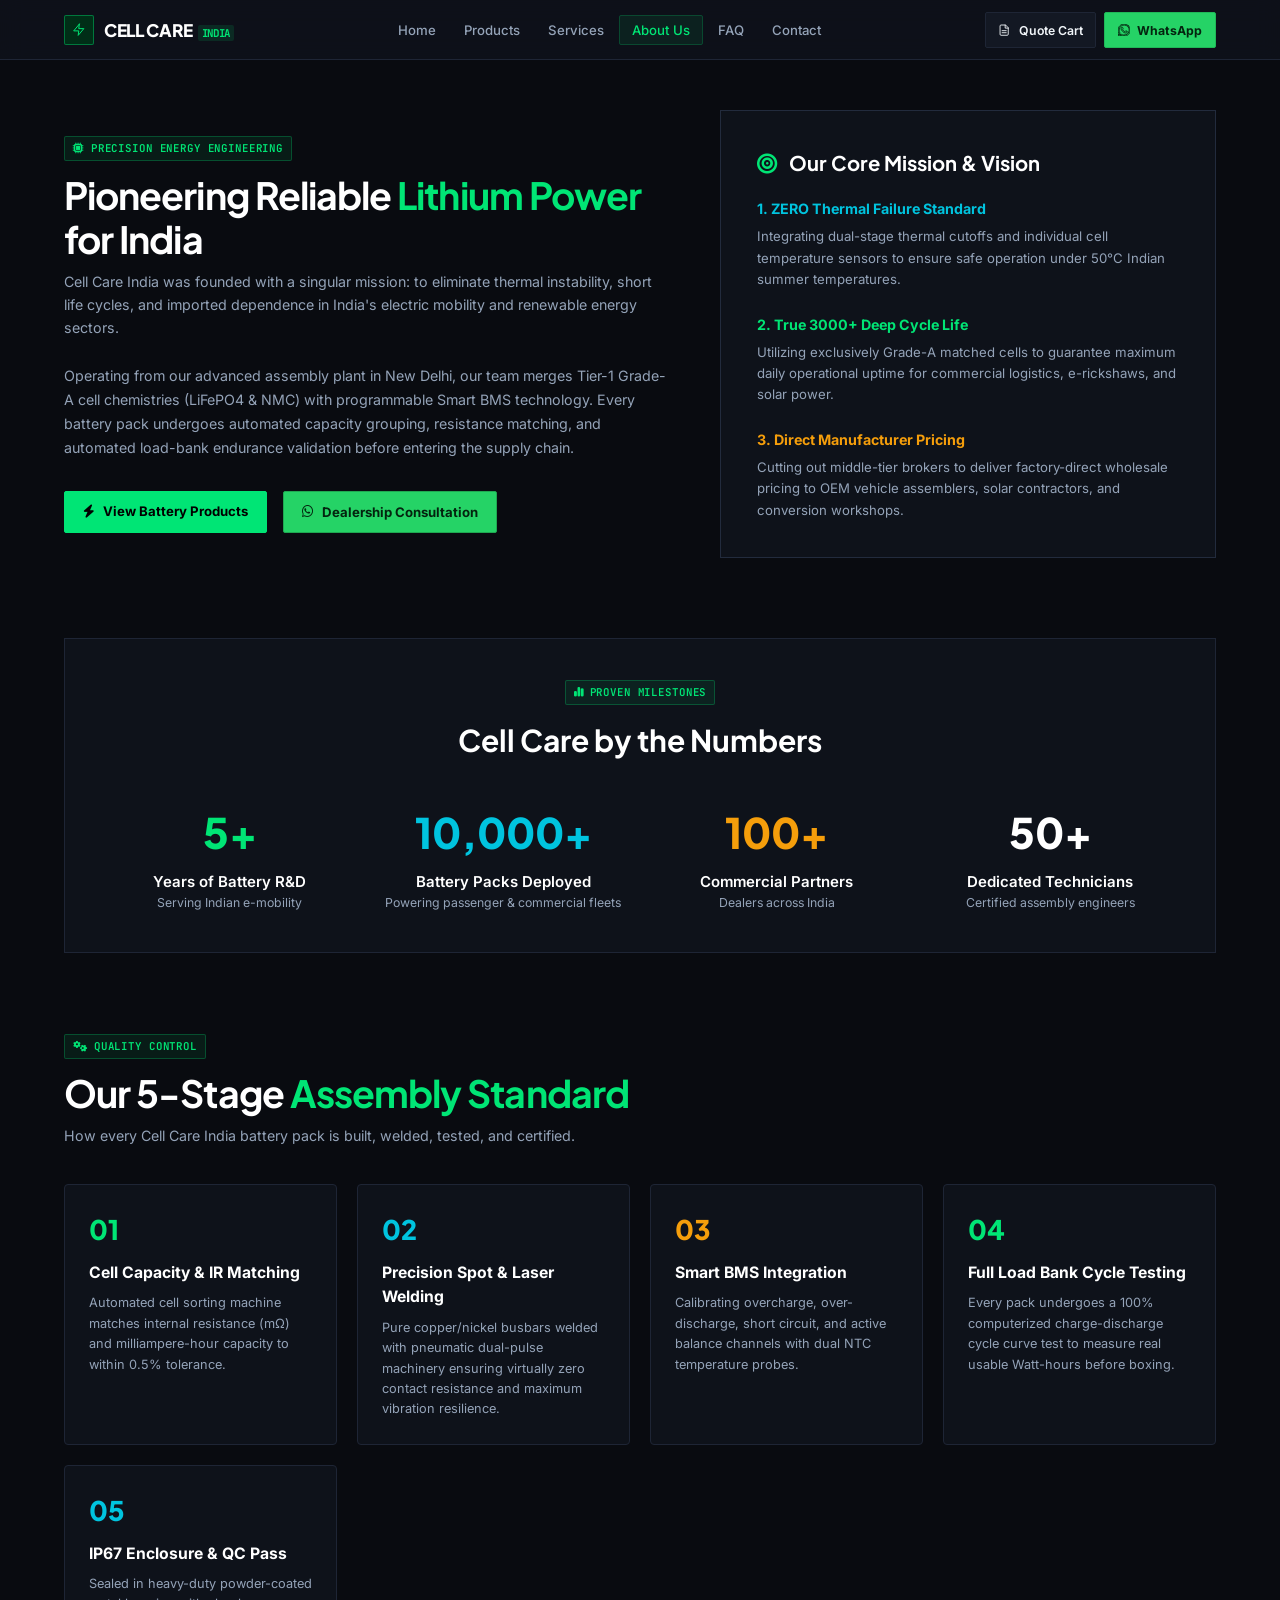
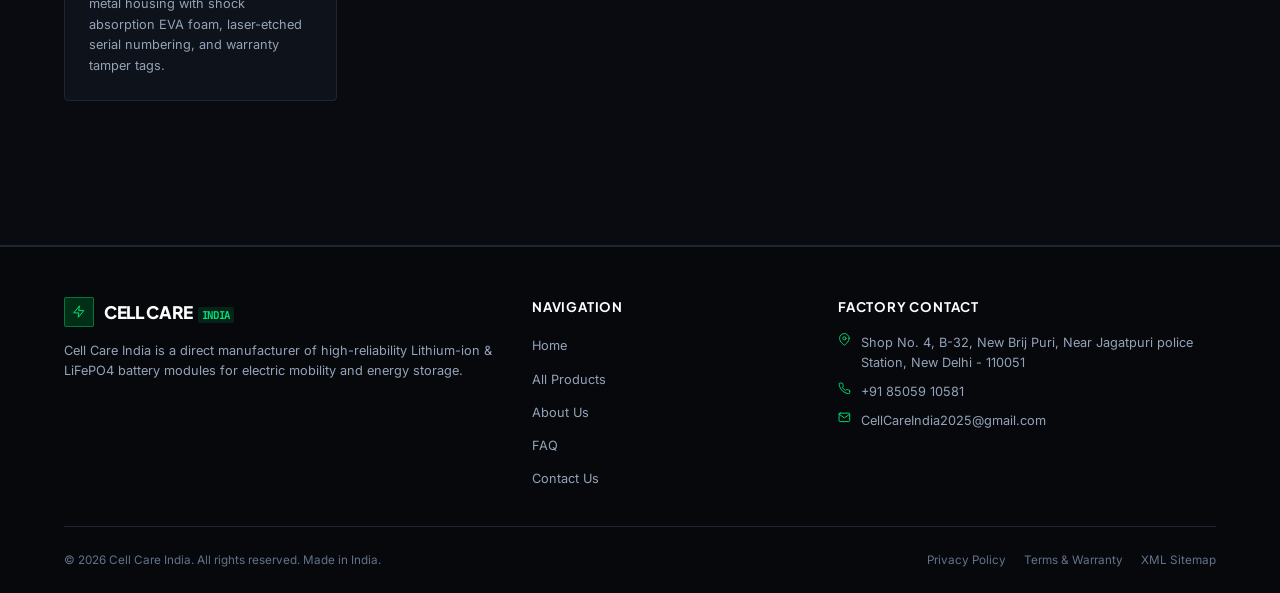
==== commit a77bc117: "fix(ui): overhaul mobile responsiveness, fix catalog css steppers and remove iso/applications from f" ====
--- a/about.html
+++ b/about.html
@@ -6,8 +6,8 @@
   
   <title>About Cell Care India | Lithium Battery Manufacturing &amp; R&amp;D Facility</title>
   <meta name="title" content="About Cell Care India | Lithium Battery Manufacturing &amp; R&amp;D Facility" />
-  <meta name="description" content="Discover Cell Care India's state-of-the-art Lithium-ion &amp; LiFePO4 battery assembly facility in New Delhi. ISO 9001:2015 certified, Grade-A prismatic cells, laser welding, and active BMS engineering." />
-  <meta name="keywords" content="About Cell Care India, battery manufacturer company profile, Delhi lithium battery factory, EV battery assembly plant, ISO certified battery manufacturer India" />
+  <meta name="description" content="Discover Cell Care India's state-of-the-art Lithium-ion &amp; LiFePO4 battery assembly facility in New Delhi. Grade-A prismatic cells, laser welding, and active BMS engineering." />
+  <meta name="keywords" content="About Cell Care India, battery manufacturer company profile, Delhi lithium battery factory, EV battery assembly plant, battery manufacturer India" />
   <meta name="robots" content="index, follow" />
   <link rel="canonical" href="https://cellcareindia.com/about.html" />
   <meta name="theme-color" content="#00ff7f" />
@@ -282,7 +282,7 @@
             </div>
             <span class="brand-name">CELL CARE <span class="brand-tag">INDIA</span></span>
           </div>
-          <p>Cell Care India is an ISO 9001:2015 certified manufacturer of high-reliability Lithium-ion &amp; LiFePO4 battery modules.</p>
+          <p>Cell Care India is a direct manufacturer of high-reliability Lithium-ion &amp; LiFePO4 battery modules for electric mobility and energy storage.</p>
         </div>
         <div class="footer-col">
           <h4>Navigation</h4>
--- a/assets/css/main.css
+++ b/assets/css/main.css
@@ -502,6 +502,90 @@
 
 .input-icon-wrapper .form-control.has-icon {
   padding-left: 36px;
+}
+
+/* ==========================================================================
+   GLOBAL QTY STEPPER & UTILITY GRIDS
+   ========================================================================== */
+.qty-stepper {
+  display: inline-flex;
+  align-items: center;
+  background: var(--bg-surface);
+  border: 1px solid var(--border-subtle);
+  border-radius: var(--radius-xs);
+  height: 38px;
+  overflow: hidden;
+  box-sizing: border-box;
+}
+
+.stepper-btn {
+  width: 32px;
+  height: 100%;
+  background: transparent;
+  border: none;
+  color: #ffffff;
+  font-family: var(--font-mono);
+  font-size: 1rem;
+  font-weight: 700;
+  cursor: pointer;
+  display: inline-flex;
+  align-items: center;
+  justify-content: center;
+  transition: background var(--transition-fast), color var(--transition-fast);
+  padding: 0;
+  margin: 0;
+}
+
+.stepper-btn:hover {
+  background: rgba(255, 255, 255, 0.08);
+  color: var(--accent-primary);
+}
+
+.stepper-input {
+  width: 38px;
+  height: 100%;
+  background: transparent;
+  border: none;
+  border-left: 1px solid var(--border-subtle);
+  border-right: 1px solid var(--border-subtle);
+  color: #ffffff;
+  font-family: var(--font-mono);
+  font-size: 0.85rem;
+  font-weight: 700;
+  text-align: center;
+  outline: none;
+  padding: 0;
+  margin: 0;
+  box-sizing: border-box;
+}
+
+/* Responsive Structural Grids */
+.hero-grid {
+  display: grid;
+  grid-template-columns: 1.15fr 0.85fr;
+  gap: 48px;
+  align-items: center;
+}
+
+.calc-inputs-grid {
+  display: grid;
+  grid-template-columns: 1fr 1fr;
+  gap: 20px;
+  margin-bottom: 24px;
+}
+
+.contact-grid-layout {
+  display: grid;
+  grid-template-columns: 1.25fr 0.75fr;
+  gap: 28px;
+  align-items: flex-start;
+}
+
+.form-grid-2 {
+  display: grid;
+  grid-template-columns: 1fr 1fr;
+  gap: 16px;
+  margin-bottom: 16px;
 }
 
 /* ==========================================================================
@@ -913,9 +997,9 @@
 
 .footer-grid {
   display: grid;
-  grid-template-columns: 1.4fr 1fr 1fr 1.2fr;
-  gap: 40px;
-  margin-bottom: 40px;
+  grid-template-columns: 1.6fr 1fr 1.4fr;
+  gap: 36px;
+  margin-bottom: 36px;
 }
 
 .footer-brand p {
@@ -1076,24 +1160,78 @@
   }
 }
 
+@media (max-width: 860px) {
+  .hero-grid {
+    grid-template-columns: 1fr;
+    gap: 36px;
+  }
+  .contact-grid-layout {
+    grid-template-columns: 1fr;
+    gap: 24px;
+  }
+}
+
 @media (max-width: 640px) {
   :root {
     --nav-height: 54px;
-    --gutter-desktop: 16px;
+    --gutter-desktop: 14px;
+  }
+  .container {
+    padding-left: 14px;
+    padding-right: 14px;
   }
   .section {
-    padding: 48px 0;
+    padding: 38px 0;
   }
   .section-title {
-    font-size: 1.65rem;
+    font-size: 1.55rem;
+    line-height: 1.25;
+  }
+  .section-subtitle {
+    font-size: 0.88rem;
+    line-height: 1.55;
+  }
+  .calc-inputs-grid {
+    grid-template-columns: 1fr;
+    gap: 16px;
+  }
+  .form-grid-2 {
+    grid-template-columns: 1fr;
+    gap: 12px;
   }
   .footer-grid {
     grid-template-columns: 1fr;
-    gap: 28px;
+    gap: 26px;
   }
   .footer-bottom {
     flex-direction: column;
     gap: 12px;
     text-align: center;
   }
-}
+  .brand-logo {
+    font-size: 1.05rem;
+    gap: 8px;
+  }
+  .brand-icon-box {
+    width: 28px;
+    height: 28px;
+  }
+  .cart-pill-btn {
+    padding: 0 9px;
+    height: 34px;
+    gap: 6px;
+  }
+  .cart-pill-btn span:not(.cart-badge) {
+    display: none;
+  }
+  .hamburger-btn {
+    width: 34px;
+    height: 34px;
+  }
+}
+
+@media (max-width: 420px) {
+  .brand-tag {
+    display: none;
+  }
+}
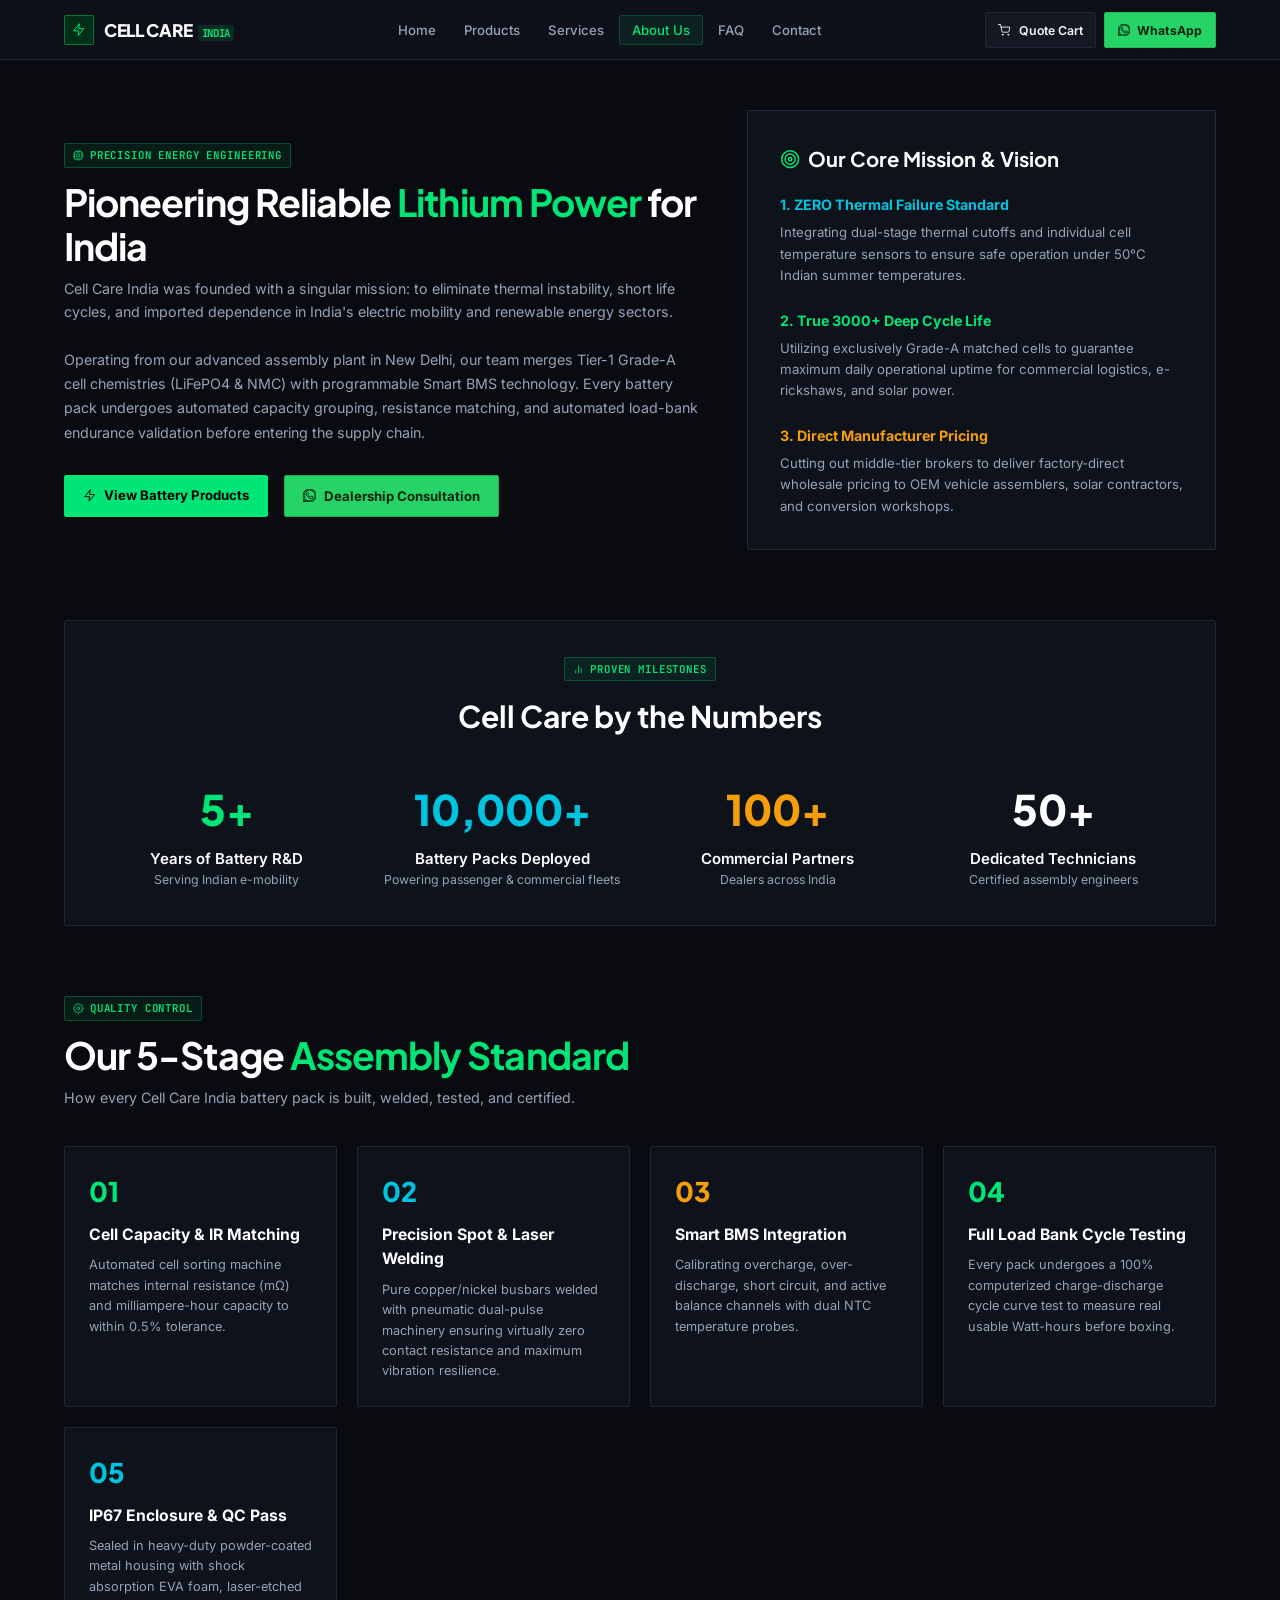
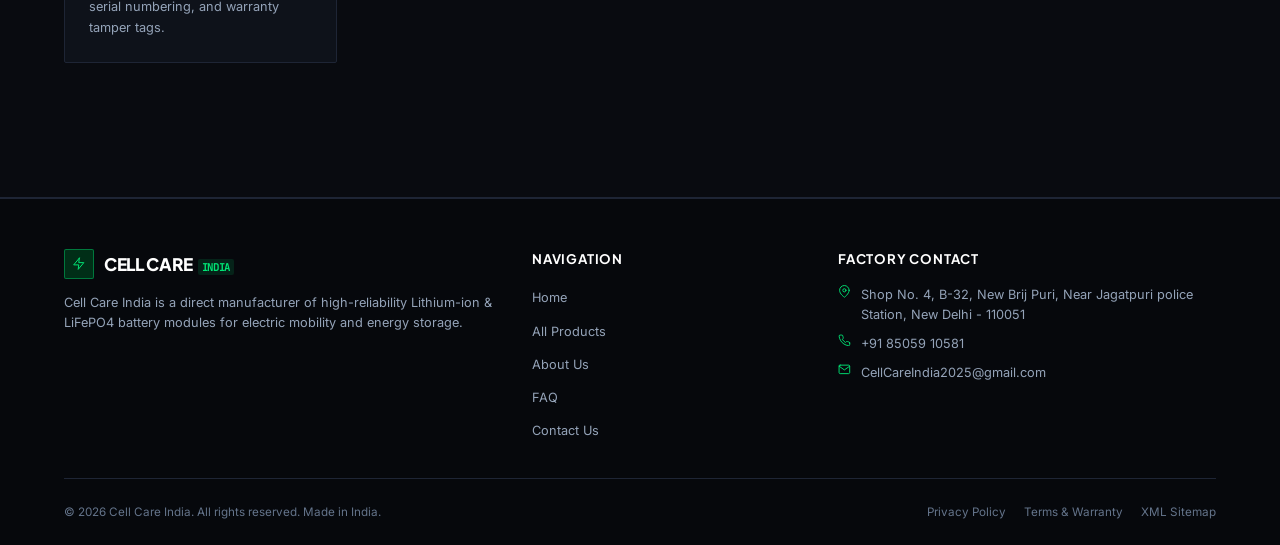
==== commit 5bae9ac9: "UI polish: favicon, sharp styling, real cart icon, image zoom lightbox, responsive search & tabs, re" ====
--- a/about.html
+++ b/about.html
@@ -41,6 +41,10 @@
   }
   </script>
 
+  <!-- Favicons -->
+  <link rel="icon" type="image/x-icon" href="favicon.ico" />
+  <link rel="shortcut icon" type="image/x-icon" href="favicon.ico" />
+
   <!-- External Fonts & Icons -->
   <link rel="stylesheet" href="https://cdnjs.cloudflare.com/ajax/libs/font-awesome/6.7.2/css/all.min.css" crossorigin="anonymous" referrerpolicy="no-referrer" />
   
@@ -72,7 +76,7 @@
 
         <div class="nav-actions">
           <button class="cart-pill-btn open-quote-drawer" title="View Quotation Cart">
-            <svg class="svg-icon" viewBox="0 0 24 24"><path d="M14 2H6a2 2 0 0 0-2 2v16a2 2 0 0 0 2 2h12a2 2 0 0 0 2-2V8z"></path><polyline points="14 2 14 8 20 8"></polyline><line x1="16" y1="13" x2="8" y2="13"></line><line x1="16" y1="17" x2="8" y2="17"></line></svg>
+            <svg class="svg-icon" viewBox="0 0 24 24"><circle cx="9" cy="21" r="1"></circle><circle cx="20" cy="21" r="1"></circle><path d="M1 1h4l2.68 13.39a2 2 0 0 0 2 1.61h9.72a2 2 0 0 0 2-1.61L23 6H6"></path></svg>
             <span>Quote Cart</span>
             <span class="cart-badge cart-count-badge" style="display:none;">0</span>
           </button>
@@ -119,9 +123,12 @@
   <main class="section" style="padding-top: 50px;">
     <div class="container">
       
-      <div style="display:grid; grid-template-columns: 1.1fr 0.9fr; gap:50px; align-items:center; margin-bottom:80px;">
+      <div class="about-hero-grid">
         <div>
-          <div class="section-tag"><i class="fa-solid fa-microchip"></i> Precision Energy Engineering</div>
+          <div class="section-tag">
+            <svg class="svg-icon" viewBox="0 0 24 24"><rect x="4" y="4" width="16" height="16" rx="0"></rect><rect x="9" y="9" width="6" height="6"></rect><line x1="9" y1="1" x2="9" y2="4"></line><line x1="15" y1="1" x2="15" y2="4"></line><line x1="9" y1="20" x2="9" y2="23"></line><line x1="15" y1="20" x2="15" y2="23"></line><line x1="20" y1="9" x2="23" y2="9"></line><line x1="20" y1="14" x2="23" y2="14"></line><line x1="1" y1="9" x2="4" y2="9"></line><line x1="1" y1="14" x2="4" y2="14"></line></svg>
+            Precision Energy Engineering
+          </div>
           <h1 class="section-title">Pioneering Reliable <span>Lithium Power</span> for India</h1>
           <p class="section-subtitle" style="margin-bottom:24px;">
             Cell Care India was founded with a singular mission: to eliminate thermal instability, short life cycles, and imported dependence in India's electric mobility and renewable energy sectors.
@@ -132,17 +139,17 @@
           
           <div style="display:flex; gap:16px; flex-wrap:wrap;">
             <a href="products.html" class="btn btn-primary">
-              <i class="fa-solid fa-bolt"></i> View Battery Products
+              <svg class="svg-icon" viewBox="0 0 24 24"><polygon points="13 2 3 14 12 14 11 22 21 10 12 10 13 2"></polygon></svg> View Battery Products
             </a>
             <button class="btn btn-whatsapp" onclick="CellCare.openWhatsApp('Hello Cell Care India! I would like to schedule a factory visit or dealership consultation.')">
-              <i class="fa-brands fa-whatsapp"></i> Dealership Consultation
+              <svg class="svg-icon" viewBox="0 0 24 24" fill="currentColor" stroke="none"><path d="M17.472 14.382c-.297-.149-1.758-.867-2.03-.967-.273-.099-.471-.148-.67.15-.197.297-.767.966-.94 1.164-.173.199-.347.223-.644.075-.297-.15-1.255-.463-2.39-1.475-.883-.788-1.48-1.761-1.653-2.059-.173-.297-.018-.458.13-.606.134-.133.298-.347.446-.52.149-.174.198-.298.298-.497.099-.198.05-.371-.025-.52-.075-.149-.669-1.612-.916-2.207-.242-.579-.487-.5-.669-.51-.173-.008-.371-.01-.57-.01-.198 0-.52.074-.792.372-.272.297-1.04 1.016-1.04 2.479 0 1.462 1.065 2.875 1.213 3.074.149.198 2.096 3.2 5.077 4.487.709.306 1.262.489 1.694.625.712.227 1.36.195 1.871.118.571-.085 1.758-.719 2.006-1.413.248-.694.248-1.289.173-1.413-.074-.124-.272-.198-.57-.347m-5.421 7.403h-.004a9.87 9.87 0 01-5.031-1.378l-.361-.214-3.741.982.998-3.648-.235-.374a9.86 9.86 0 01-1.51-5.26c.001-5.45 4.436-9.884 9.888-9.884 2.64 0 5.122 1.03 6.988 2.898a9.825 9.825 0 012.893 6.994c-.003 5.45-4.437 9.884-9.885 9.884m8.413-18.297A11.815 11.815 0 0012.05 0C5.495 0 .16 5.335.157 11.892c0 2.096.547 4.142 1.588 5.945L.057 24l6.305-1.654a11.882 11.882 0 005.683 1.448h.005c6.554 0 11.89-5.335 11.893-11.893a11.821 11.821 0 00-3.48-8.413z"/></svg> Dealership Consultation
             </button>
           </div>
         </div>
 
-        <div style="background:var(--bg-surface); border:1px solid var(--border-card); border-radius:var(--radius-lg); padding:36px; box-shadow:var(--shadow-md);">
-          <h3 style="font-family:var(--font-display); font-size:1.35rem; color:#ffffff; margin-bottom:20px;">
-            <i class="fa-solid fa-bullseye" style="color:var(--accent-primary); margin-right:8px;"></i>
+        <div style="background:var(--bg-surface); border:1px solid var(--border-card); border-radius:var(--radius-xs); padding:32px; box-shadow:var(--shadow-md);">
+          <h3 style="font-family:var(--font-display); font-size:1.35rem; color:#ffffff; margin-bottom:20px; display:flex; align-items:center; gap:8px;">
+            <svg class="svg-icon" style="color:var(--accent-primary);" viewBox="0 0 24 24"><circle cx="12" cy="12" r="10"></circle><circle cx="12" cy="12" r="6"></circle><circle cx="12" cy="12" r="2"></circle></svg>
             Our Core Mission &amp; Vision
           </h3>
 
@@ -170,9 +177,12 @@
       </div>
 
       <!-- LIVE PRODUCTION METRICS (CONNECTS TO /api/stats/) -->
-      <section style="background:var(--bg-surface); border:1px solid var(--border-subtle); border-radius:var(--radius-lg); padding:40px; margin-bottom:80px;">
+      <section style="background:var(--bg-surface); border:1px solid var(--border-subtle); border-radius:var(--radius-xs); padding:36px; margin-bottom:70px;">
         <div style="text-align:center; max-width:600px; margin:0 auto 36px auto;">
-          <div class="section-tag"><i class="fa-solid fa-chart-simple"></i> Proven Milestones</div>
+          <div class="section-tag">
+            <svg class="svg-icon" viewBox="0 0 24 24"><line x1="18" y1="20" x2="18" y2="10"></line><line x1="12" y1="20" x2="12" y2="4"></line><line x1="6" y1="20" x2="6" y2="14"></line></svg>
+            Proven Milestones
+          </div>
           <h2 style="font-family:var(--font-display); font-size:2rem; font-weight:700; color:#ffffff;">Cell Care by the Numbers</h2>
         </div>
 
@@ -201,40 +211,43 @@
       </section>
 
       <!-- 5-STAGE MANUFACTURING PROCESS -->
-      <section style="margin-bottom:80px;">
+      <section style="margin-bottom:70px;">
         <div class="section-header">
-          <div class="section-tag"><i class="fa-solid fa-gears"></i> Quality Control</div>
+          <div class="section-tag">
+            <svg class="svg-icon" viewBox="0 0 24 24"><circle cx="12" cy="12" r="3"></circle><path d="M19.4 15a1.65 1.65 0 0 0 .33 1.82l.06.06a2 2 0 0 1 0 2.83 2 2 0 0 1-2.83 0l-.06-.06a1.65 1.65 0 0 0-1.82-.33 1.65 1.65 0 0 0-1 1.51V21a2 2 0 0 1-2 2 2 2 0 0 1-2-2v-.09A1.65 1.65 0 0 0 9 19.4a1.65 1.65 0 0 0-1.82.33l-.06.06a2 2 0 0 1-2.83 0 2 2 0 0 1 0-2.83l.06-.06a1.65 1.65 0 0 0 .33-1.82 1.65 1.65 0 0 0-1.51-1H3a2 2 0 0 1-2-2 2 2 0 0 1 2-2h.09A1.65 1.65 0 0 0 4.6 9a1.65 1.65 0 0 0-.33-1.82l-.06-.06a2 2 0 0 1 0-2.83 2 2 0 0 1 2.83 0l.06.06a1.65 1.65 0 0 0 1.82.33H9a1.65 1.65 0 0 0 1-1.51V3a2 2 0 0 1 2-2 2 2 0 0 1 2 2v.09a1.65 1.65 0 0 0 1 1.51 1.65 1.65 0 0 0 1.82-.33l.06-.06a2 2 0 0 1 2.83 0 2 2 0 0 1 0 2.83l-.06.06a1.65 1.65 0 0 0-.33 1.82V9a1.65 1.65 0 0 0 1.51 1H21a2 2 0 0 1 2 2 2 2 0 0 1-2 2h-.09a1.65 1.65 0 0 0-1.51 1z"></path></svg>
+            Quality Control
+          </div>
           <h2 class="section-title">Our 5-Stage <span>Assembly Standard</span></h2>
           <p class="section-subtitle">How every Cell Care India battery pack is built, welded, tested, and certified.</p>
         </div>
 
         <div style="display:grid; grid-template-columns:repeat(auto-fit, minmax(220px, 1fr)); gap:20px;">
           
-          <div style="background:var(--bg-surface); border:1px solid var(--border-subtle); border-radius:var(--radius-md); padding:24px;">
+          <div style="background:var(--bg-surface); border:1px solid var(--border-subtle); border-radius:var(--radius-xs); padding:24px;">
             <div style="font-family:var(--font-display); font-size:1.8rem; font-weight:800; color:var(--accent-primary); margin-bottom:10px;">01</div>
             <h4 style="color:#ffffff; font-size:1.05rem; margin-bottom:8px;">Cell Capacity &amp; IR Matching</h4>
             <p style="font-size:0.85rem; color:var(--text-muted); line-height:1.6;">Automated cell sorting machine matches internal resistance (mΩ) and milliampere-hour capacity to within 0.5% tolerance.</p>
           </div>
 
-          <div style="background:var(--bg-surface); border:1px solid var(--border-subtle); border-radius:var(--radius-md); padding:24px;">
+          <div style="background:var(--bg-surface); border:1px solid var(--border-subtle); border-radius:var(--radius-xs); padding:24px;">
             <div style="font-family:var(--font-display); font-size:1.8rem; font-weight:800; color:var(--accent-cyan); margin-bottom:10px;">02</div>
             <h4 style="color:#ffffff; font-size:1.05rem; margin-bottom:8px;">Precision Spot &amp; Laser Welding</h4>
             <p style="font-size:0.85rem; color:var(--text-muted); line-height:1.6;">Pure copper/nickel busbars welded with pneumatic dual-pulse machinery ensuring virtually zero contact resistance and maximum vibration resilience.</p>
           </div>
 
-          <div style="background:var(--bg-surface); border:1px solid var(--border-subtle); border-radius:var(--radius-md); padding:24px;">
+          <div style="background:var(--bg-surface); border:1px solid var(--border-subtle); border-radius:var(--radius-xs); padding:24px;">
             <div style="font-family:var(--font-display); font-size:1.8rem; font-weight:800; color:var(--accent-amber); margin-bottom:10px;">03</div>
             <h4 style="color:#ffffff; font-size:1.05rem; margin-bottom:8px;">Smart BMS Integration</h4>
             <p style="font-size:0.85rem; color:var(--text-muted); line-height:1.6;">Calibrating overcharge, over-discharge, short circuit, and active balance channels with dual NTC temperature probes.</p>
           </div>
 
-          <div style="background:var(--bg-surface); border:1px solid var(--border-subtle); border-radius:var(--radius-md); padding:24px;">
+          <div style="background:var(--bg-surface); border:1px solid var(--border-subtle); border-radius:var(--radius-xs); padding:24px;">
             <div style="font-family:var(--font-display); font-size:1.8rem; font-weight:800; color:var(--accent-primary); margin-bottom:10px;">04</div>
             <h4 style="color:#ffffff; font-size:1.05rem; margin-bottom:8px;">Full Load Bank Cycle Testing</h4>
             <p style="font-size:0.85rem; color:var(--text-muted); line-height:1.6;">Every pack undergoes a 100% computerized charge-discharge cycle curve test to measure real usable Watt-hours before boxing.</p>
           </div>
 
-          <div style="background:var(--bg-surface); border:1px solid var(--border-subtle); border-radius:var(--radius-md); padding:24px;">
+          <div style="background:var(--bg-surface); border:1px solid var(--border-subtle); border-radius:var(--radius-xs); padding:24px;">
             <div style="font-family:var(--font-display); font-size:1.8rem; font-weight:800; color:var(--accent-cyan); margin-bottom:10px;">05</div>
             <h4 style="color:#ffffff; font-size:1.05rem; margin-bottom:8px;">IP67 Enclosure &amp; QC Pass</h4>
             <p style="font-size:0.85rem; color:var(--text-muted); line-height:1.6;">Sealed in heavy-duty powder-coated metal housing with shock absorption EVA foam, laser-etched serial numbering, and warranty tamper tags.</p>
@@ -250,7 +263,7 @@
   <aside id="quoteDrawer" class="quote-drawer">
     <div class="quote-drawer-header">
       <h3>
-        <svg class="svg-icon" style="color:var(--accent-primary);" viewBox="0 0 24 24"><path d="M14 2H6a2 2 0 0 0-2 2v16a2 2 0 0 0 2 2h12a2 2 0 0 0 2-2V8z"></path><polyline points="14 2 14 8 20 8"></polyline><line x1="16" y1="13" x2="8" y2="13"></line><line x1="16" y1="17" x2="8" y2="17"></line></svg>
+        <svg class="svg-icon" style="color:var(--accent-primary);" viewBox="0 0 24 24"><circle cx="9" cy="21" r="1"></circle><circle cx="20" cy="21" r="1"></circle><path d="M1 1h4l2.68 13.39a2 2 0 0 0 2 1.61h9.72a2 2 0 0 0 2-1.61L23 6H6"></path></svg>
         Quotation Cart
       </h3>
       <button id="quoteDrawerClose" class="quote-drawer-close">&times;</button>
--- a/assets/css/main.css
+++ b/assets/css/main.css
@@ -1235,3 +1235,119 @@
     display: none;
   }
 }
+
+/* ==========================================================================
+   ABOUT PAGE HERO GRID (RESPONSIVE SHARPISM)
+   ========================================================================== */
+.about-hero-grid {
+  display: grid;
+  grid-template-columns: 1.15fr 0.85fr;
+  gap: 48px;
+  align-items: center;
+  margin-bottom: 70px;
+}
+
+@media (max-width: 900px) {
+  .about-hero-grid {
+    grid-template-columns: 1fr;
+    gap: 32px;
+    margin-bottom: 48px;
+  }
+}
+
+/* ==========================================================================
+   FULLSCREEN PRODUCT IMAGE ZOOM MODAL (LIGHTBOX)
+   ========================================================================== */
+.product-zoom-modal {
+  position: fixed;
+  inset: 0;
+  z-index: 9999;
+  display: flex;
+  align-items: center;
+  justify-content: center;
+  opacity: 0;
+  pointer-events: none;
+  transition: opacity 0.25s cubic-bezier(0.16, 1, 0.3, 1);
+}
+
+.product-zoom-modal.active {
+  opacity: 1;
+  pointer-events: auto;
+}
+
+.product-zoom-backdrop {
+  position: absolute;
+  inset: 0;
+  background: rgba(5, 11, 20, 0.94);
+  backdrop-filter: blur(10px);
+  -webkit-backdrop-filter: blur(10px);
+}
+
+.product-zoom-dialog {
+  position: relative;
+  z-index: 2;
+  max-width: 92vw;
+  max-height: 88vh;
+  display: flex;
+  flex-direction: column;
+  align-items: center;
+  justify-content: center;
+}
+
+.product-zoom-img-wrap {
+  position: relative;
+  max-width: 100%;
+  max-height: 82vh;
+  display: flex;
+  align-items: center;
+  justify-content: center;
+}
+
+.product-zoom-img-wrap img {
+  max-width: 90vw;
+  max-height: 82vh;
+  object-fit: contain;
+  background: #0d1522;
+  border: 1px solid var(--border-color);
+  border-radius: var(--radius-xs);
+  box-shadow: 0 25px 60px rgba(0, 0, 0, 0.9);
+}
+
+.product-zoom-close {
+  position: absolute;
+  top: -46px;
+  right: 0;
+  width: 38px;
+  height: 38px;
+  background: var(--bg-surface);
+  border: 1px solid var(--border-color);
+  border-radius: var(--radius-xs);
+  color: #ffffff;
+  font-size: 24px;
+  line-height: 1;
+  cursor: pointer;
+  display: flex;
+  align-items: center;
+  justify-content: center;
+  transition: all var(--transition-fast);
+}
+
+.product-zoom-close:hover {
+  background: #ff4d4f;
+  border-color: #ff4d4f;
+  color: #ffffff;
+}
+
+@media (max-width: 640px) {
+  .product-zoom-close {
+    top: -40px;
+    right: 4px;
+    width: 34px;
+    height: 34px;
+    font-size: 20px;
+  }
+  .product-zoom-img-wrap img {
+    max-width: 95vw;
+    max-height: 75vh;
+  }
+}
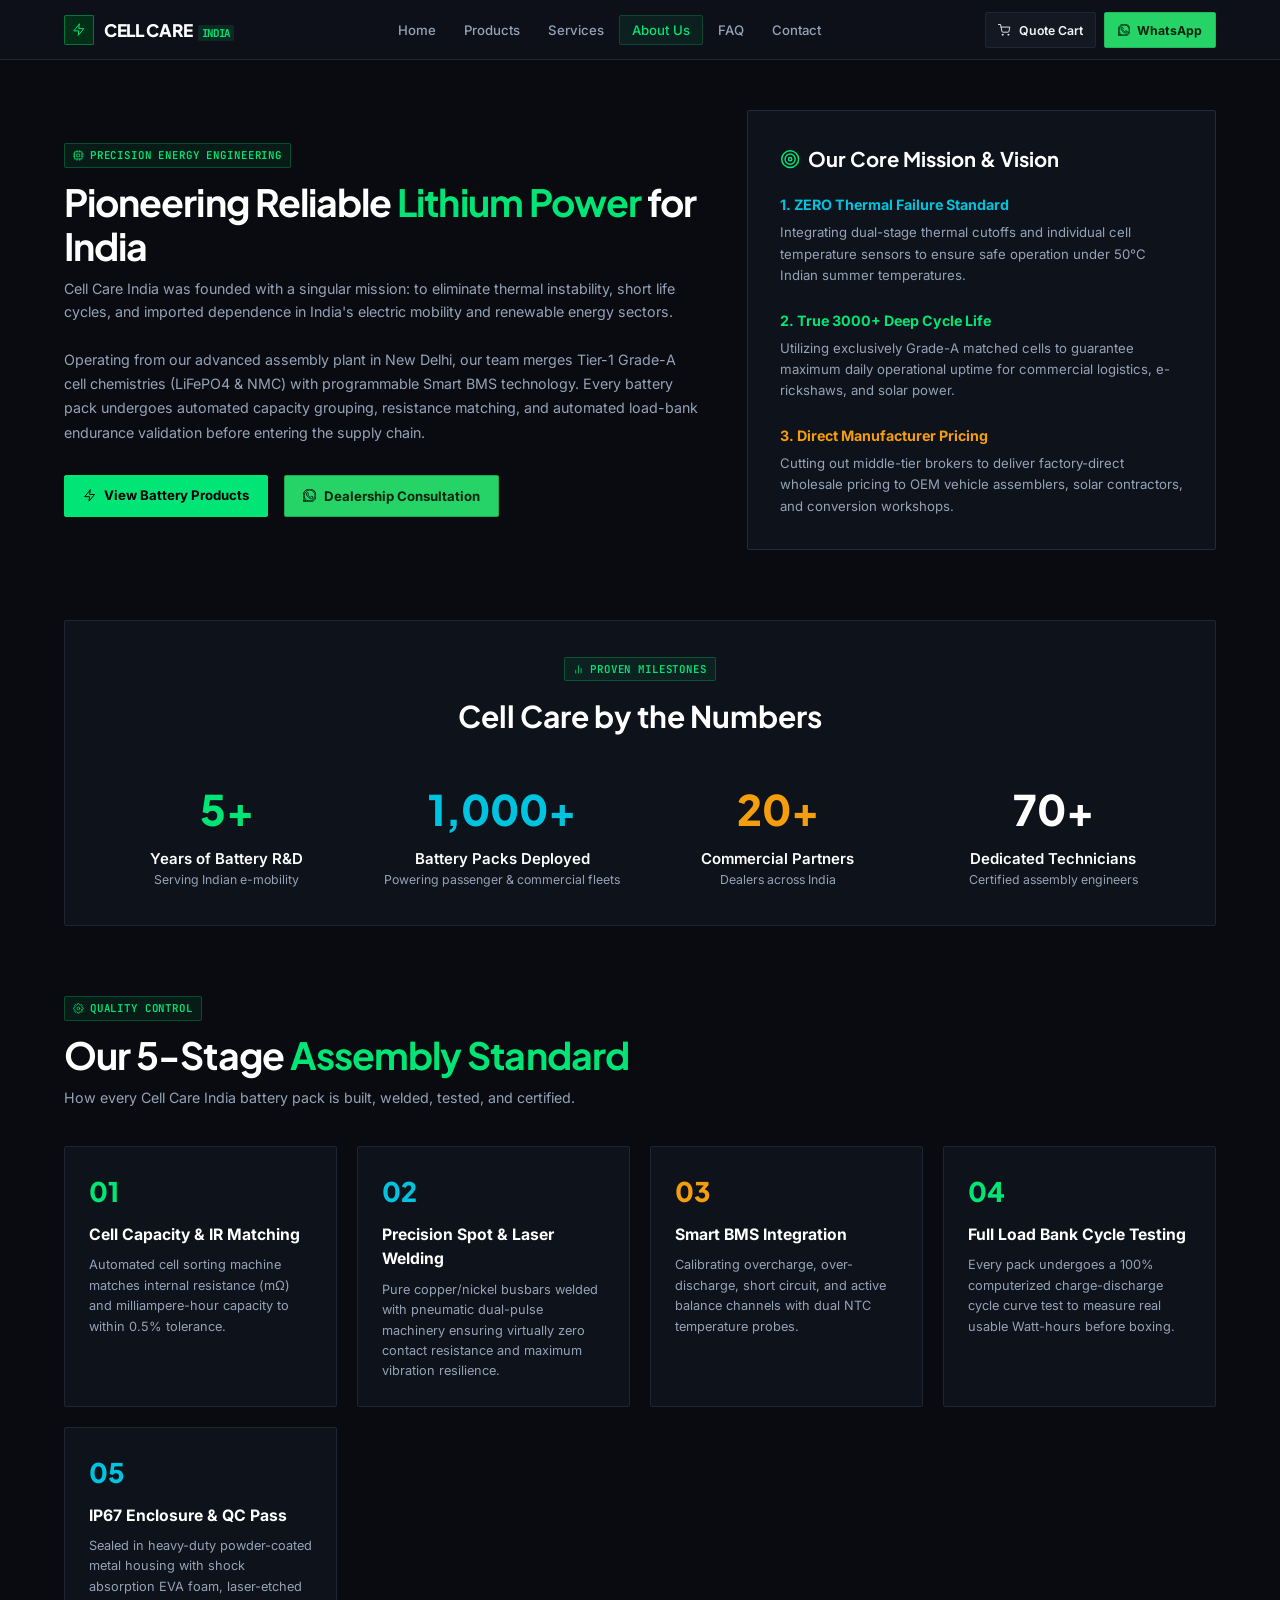
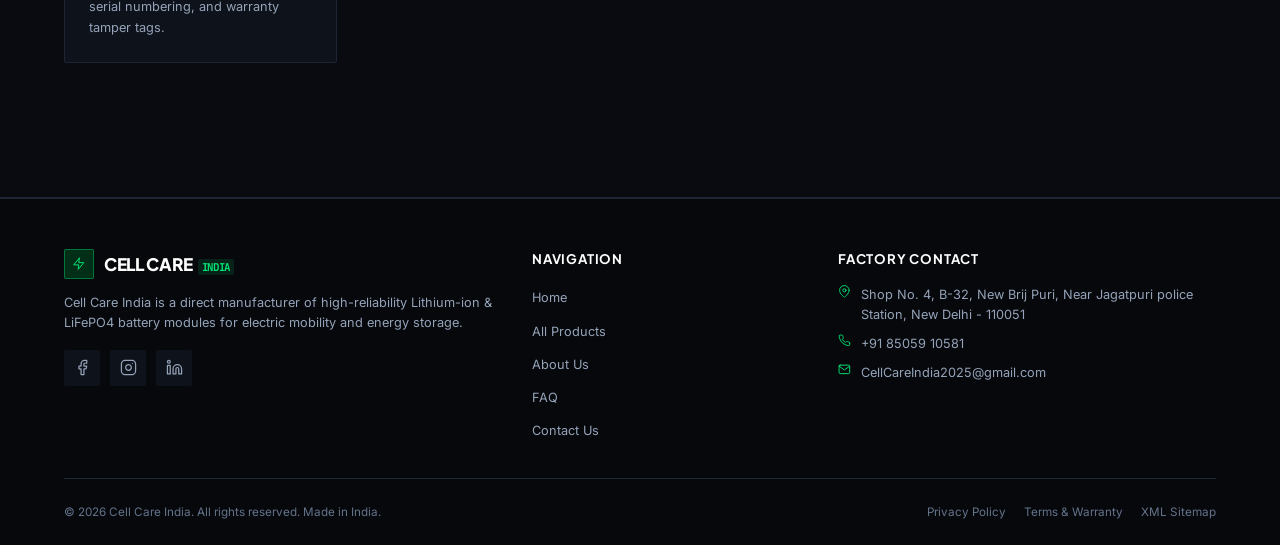
==== commit 881c8109: "feat: decouple Artfy endpoints, embed static factory details and verified social URLs" ====
--- a/about.html
+++ b/about.html
@@ -193,17 +193,17 @@
             <div style="font-size:0.82rem; color:var(--text-muted);">Serving Indian e-mobility</div>
           </div>
           <div>
-            <div id="statSold" style="font-family:var(--font-display); font-size:2.8rem; font-weight:800; color:var(--accent-cyan);">10,000+</div>
+            <div id="statSold" style="font-family:var(--font-display); font-size:2.8rem; font-weight:800; color:var(--accent-cyan);">1,000+</div>
             <div style="font-weight:600; color:#fff; margin-top:6px;">Battery Packs Deployed</div>
             <div style="font-size:0.82rem; color:var(--text-muted);">Powering passenger &amp; commercial fleets</div>
           </div>
           <div>
-            <div id="statDistributors" style="font-family:var(--font-display); font-size:2.8rem; font-weight:800; color:var(--accent-amber);">100+</div>
+            <div id="statDistributors" style="font-family:var(--font-display); font-size:2.8rem; font-weight:800; color:var(--accent-amber);">20+</div>
             <div style="font-weight:600; color:#fff; margin-top:6px;">Commercial Partners</div>
             <div style="font-size:0.82rem; color:var(--text-muted);">Dealers across India</div>
           </div>
           <div>
-            <div id="statEmployees" style="font-family:var(--font-display); font-size:2.8rem; font-weight:800; color:#ffffff;">50+</div>
+            <div id="statEmployees" style="font-family:var(--font-display); font-size:2.8rem; font-weight:800; color:#ffffff;">70+</div>
             <div style="font-weight:600; color:#fff; margin-top:6px;">Dedicated Technicians</div>
             <div style="font-size:0.82rem; color:var(--text-muted);">Certified assembly engineers</div>
           </div>
@@ -296,6 +296,11 @@
             <span class="brand-name">CELL CARE <span class="brand-tag">INDIA</span></span>
           </div>
           <p>Cell Care India is a direct manufacturer of high-reliability Lithium-ion &amp; LiFePO4 battery modules for electric mobility and energy storage.</p>
+          <div class="footer-socials">
+            <a href="https://www.facebook.com/profile.php?id=61567162763508&amp;mibextid=ZbWKwL" target="_blank" rel="noopener noreferrer" class="footer-social-link social-facebook" aria-label="Facebook"><svg class="svg-icon" viewBox="0 0 24 24"><path d="M18 2h-3a5 5 0 0 0-5 5v3H7v4h3v8h4v-8h3l1-4h-4V7a1 1 0 0 1 1-1h3z"></path></svg></a>
+            <a href="https://instagram.com/cellcare_india" target="_blank" rel="noopener noreferrer" class="footer-social-link social-instagram" aria-label="Instagram"><svg class="svg-icon" viewBox="0 0 24 24"><rect x="2" y="2" width="20" height="20" rx="5" ry="5"></rect><path d="M16 11.37A4 4 0 1 1 12.63 8 4 4 0 0 1 16 11.37z"></path><line x1="17.5" y1="6.5" x2="17.51" y2="6.5"></line></svg></a>
+            <a href="https://www.linkedin.com/in/cell-care-india-931736398" target="_blank" rel="noopener noreferrer" class="footer-social-link social-linkedin" aria-label="LinkedIn"><svg class="svg-icon" viewBox="0 0 24 24"><path d="M16 8a6 6 0 0 1 6 6v7h-4v-7a2 2 0 0 0-2-2 2 2 0 0 0-2 2v7h-4v-7a6 6 0 0 1 6-6z"></path><rect x="2" y="9" width="4" height="12"></rect><circle cx="4" cy="4" r="2"></circle></svg></a>
+          </div>
         </div>
         <div class="footer-col">
           <h4>Navigation</h4>
@@ -330,22 +335,5 @@
   <!-- Scripts -->
   <script src="assets/js/api-config.js"></script>
   <script src="assets/js/core.js"></script>
-  <script>
-  document.addEventListener("DOMContentLoaded", async function () {
-    try {
-      const base = window.CELLCARE_CONFIG ? window.CELLCARE_CONFIG.siteApi : "https://artifyscreens.pythonanywhere.com";
-      const res = await fetch(base + "/api/stats/");
-      if (res.ok) {
-        const s = await res.json();
-        if (s.years_experience) document.getElementById("statYears").textContent = s.years_experience + "+";
-        if (s.batteries_sold) document.getElementById("statSold").textContent = Number(s.batteries_sold).toLocaleString("en-IN") + "+";
-        if (s.distributors) document.getElementById("statDistributors").textContent = s.distributors + "+";
-        if (s.employees) document.getElementById("statEmployees").textContent = s.employees + "+";
-      }
-    } catch (e) {
-      console.debug("About stats fallback retained");
-    }
-  });
-  </script>
 </body>
 </html>
--- a/assets/css/main.css
+++ b/assets/css/main.css
@@ -1009,6 +1009,38 @@
   margin-top: 14px;
 }
 
+.footer-socials {
+  display: flex;
+  align-items: center;
+  gap: 10px;
+  margin-top: 16px;
+}
+
+.footer-social-link {
+  display: inline-flex;
+  align-items: center;
+  justify-content: center;
+  width: 36px;
+  height: 36px;
+  border-radius: var(--radius-xs);
+  background: var(--bg-surface);
+  border: 1px solid var(--border-color);
+  color: var(--text-muted);
+  transition: all var(--transition-fast);
+}
+
+.footer-social-link:hover {
+  background: var(--bg-card-hover);
+  border-color: var(--accent-primary);
+  color: var(--accent-primary);
+  transform: translateY(-2px);
+}
+
+.footer-social-link svg {
+  width: 17px;
+  height: 17px;
+}
+
 .footer-col h4 {
   font-family: var(--font-display);
   font-size: 0.88rem;
@@ -1261,18 +1293,18 @@
 .product-zoom-modal {
   position: fixed;
   inset: 0;
-  z-index: 9999;
-  display: flex;
+  z-index: 999999;
+  display: none;
   align-items: center;
   justify-content: center;
   opacity: 0;
-  pointer-events: none;
+  touch-action: manipulation;
   transition: opacity 0.25s cubic-bezier(0.16, 1, 0.3, 1);
 }
 
 .product-zoom-modal.active {
+  display: flex;
   opacity: 1;
-  pointer-events: auto;
 }
 
 .product-zoom-backdrop {
@@ -1281,54 +1313,59 @@
   background: rgba(5, 11, 20, 0.94);
   backdrop-filter: blur(10px);
   -webkit-backdrop-filter: blur(10px);
+  cursor: zoom-out;
 }
 
 .product-zoom-dialog {
   position: relative;
   z-index: 2;
-  max-width: 92vw;
+  max-width: 95vw;
   max-height: 88vh;
   display: flex;
   flex-direction: column;
   align-items: center;
   justify-content: center;
+  pointer-events: auto;
 }
 
 .product-zoom-img-wrap {
   position: relative;
   max-width: 100%;
-  max-height: 82vh;
+  max-height: 84vh;
   display: flex;
   align-items: center;
   justify-content: center;
 }
 
 .product-zoom-img-wrap img {
-  max-width: 90vw;
+  max-width: 92vw;
   max-height: 82vh;
   object-fit: contain;
   background: #0d1522;
   border: 1px solid var(--border-color);
   border-radius: var(--radius-xs);
   box-shadow: 0 25px 60px rgba(0, 0, 0, 0.9);
+  cursor: zoom-out;
 }
 
 .product-zoom-close {
-  position: absolute;
-  top: -46px;
-  right: 0;
-  width: 38px;
-  height: 38px;
-  background: var(--bg-surface);
+  position: fixed;
+  top: 16px;
+  right: 16px;
+  z-index: 1000000;
+  width: 44px;
+  height: 44px;
+  background: rgba(10, 16, 26, 0.92);
   border: 1px solid var(--border-color);
   border-radius: var(--radius-xs);
   color: #ffffff;
-  font-size: 24px;
+  font-size: 26px;
   line-height: 1;
   cursor: pointer;
   display: flex;
   align-items: center;
   justify-content: center;
+  touch-action: manipulation;
   transition: all var(--transition-fast);
 }
 
@@ -1340,14 +1377,14 @@
 
 @media (max-width: 640px) {
   .product-zoom-close {
-    top: -40px;
-    right: 4px;
-    width: 34px;
-    height: 34px;
-    font-size: 20px;
+    top: 12px;
+    right: 12px;
+    width: 42px;
+    height: 42px;
+    font-size: 24px;
   }
   .product-zoom-img-wrap img {
-    max-width: 95vw;
-    max-height: 75vh;
-  }
-}
+    max-width: 96vw;
+    max-height: 80vh;
+  }
+}
